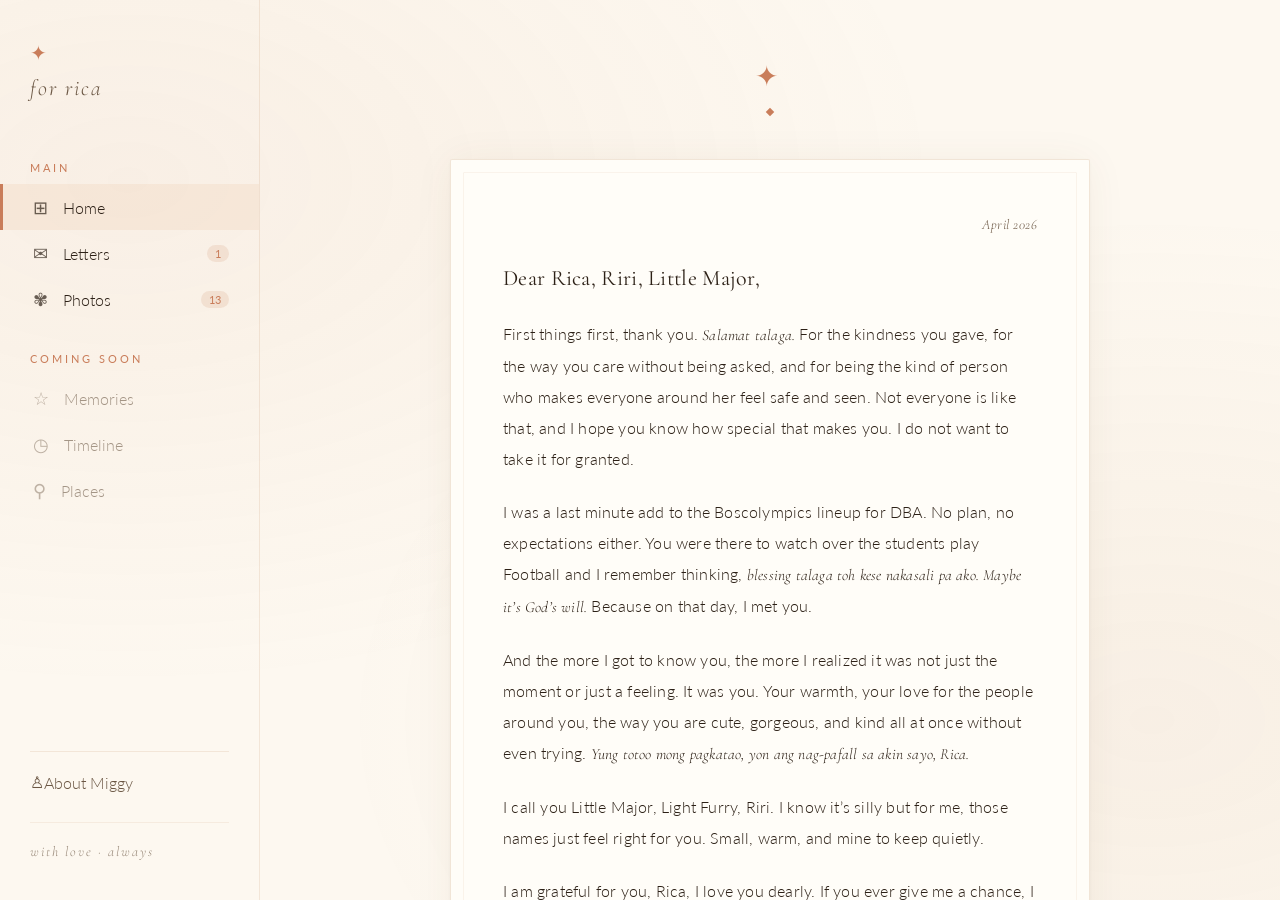
==== index.html @ 0f4cd630 "Update index.html" ====
<!DOCTYPE html>
<html lang="en">
<head>
<meta charset="UTF-8">
<meta name="viewport" content="width=device-width, initial-scale=1.0">
<title>For Rica</title>
<link href="https://fonts.googleapis.com/css2?family=Cormorant+Garamond:ital,wght@0,300;0,400;1,300;1,400&family=Lato:wght@300;400&display=swap" rel="stylesheet">
<style>
  *, *::before, *::after { margin: 0; padding: 0; box-sizing: border-box; }

  :root {
    --cream: #fdf8f0;
    --ink: #2c2016;
    --ink-light: #6b5744;
    --blush: #e8c4a0;
    --rose: #c97d5a;
    --border-color: rgba(185,130,80,0.15);
  }

  html, body {
    min-height: 100vh;
    background-color: var(--cream);
    font-family: "Lato", sans-serif;
    font-weight: 300;
    color: var(--ink);
    overflow-x: hidden;
  }

  body::before {
    content: "";
    position: fixed;
    inset: 0;
    background:
      radial-gradient(ellipse at 10% 20%, rgba(200,140,100,0.08) 0%, transparent 50%),
      radial-gradient(ellipse at 90% 80%, rgba(185,130,80,0.07) 0%, transparent 50%);
    pointer-events: none;
    z-index: 0;
  }

  /* =========================================================
     LAYOUT: SIDEBAR & MAIN CONTENT WRAPPER
     ========================================================= */
  .app-container {
    display: flex;
    min-height: 100vh;
    position: relative;
    z-index: 2;
  }

  /* =========================================================
     SIDEBAR STYLES
     ========================================================= */
  .sidebar {
    width: 260px;
    background-color: transparent;
    border-right: 1px solid var(--border-color);
    display: flex;
    flex-direction: column;
    flex-shrink: 0;
    padding: 40px 0;
  }

  .sidebar-header {
    padding: 0 30px;
    margin-bottom: 40px;
  }

  .sidebar-header .star {
    color: var(--rose);
    font-size: 20px;
    margin-bottom: 10px;
    display: block;
  }

  .sidebar-header h2 {
    font-family: "Cormorant Garamond", serif;
    font-style: italic;
    font-size: 22px;
    font-weight: 300;
    letter-spacing: 2px;
    color: var(--ink-light);
  }

  .sidebar-menu {
    flex: 1;
  }

  .sidebar-menu h3 {
    font-size: 11px;
    letter-spacing: 3px;
    color: var(--rose);
    padding: 0 30px;
    margin: 20px 0 10px 0;
    font-weight: 400;
  }

  .sidebar-menu ul {
    list-style: none;
    margin-bottom: 30px;
  }

  .sidebar-menu li {
    display: flex;
    align-items: center;
    padding: 12px 30px;
    cursor: pointer;
    transition: background 0.2s ease;
    border-left: 3px solid transparent;
  }

  .sidebar-menu li:hover {
    background-color: rgba(232, 196, 160, 0.1);
  }

  .sidebar-menu li.active {
    background-color: rgba(232, 196, 160, 0.2);
    border-left: 3px solid var(--rose);
  }

  .sidebar-menu li a {
    text-decoration: none;
    color: var(--ink);
    font-size: 16px;
    display: flex;
    align-items: center;
    width: 100%;
  }

  .sidebar-menu li.disabled a {
    color: var(--ink-light);
    opacity: 0.6;
    cursor: default;
  }

  .sidebar-menu .icon {
    margin-right: 15px;
    font-size: 18px;
    opacity: 0.7;
  }

  .badge {
    margin-left: auto;
    background-color: rgba(201, 125, 90, 0.15);
    color: var(--rose);
    font-size: 11px;
    padding: 2px 8px;
    border-radius: 12px;
    font-weight: 400;
  }

  .sidebar-bottom {
    padding: 0 30px;
  }

  .sidebar-bottom ul {
    list-style: none;
    border-top: 1px solid var(--border-color);
    padding-top: 20px;
    margin-bottom: 30px;
  }

  .sidebar-bottom li a {
    text-decoration: none;
    color: var(--ink-light);
    font-size: 16px;
    display: flex;
    align-items: center;
  }

  .sidebar-footer {
    font-family: "Cormorant Garamond", serif;
    font-style: italic;
    font-size: 14px;
    color: var(--ink-light);
    letter-spacing: 2px;
    opacity: 0.7;
    border-top: 1px solid var(--border-color);
    padding-top: 20px;
  }

  /* =========================================================
     MAIN CONTENT STYLES
     ========================================================= */
  .main-content {
    flex: 1;
    display: flex;
    flex-direction: column;
    align-items: center;
    padding: 60px 20px;
    /* Allows the main area to scroll independently if needed */
    overflow-y: auto; 
    height: 100vh;
  }

  /* =========================================================
     ANIMATIONS & PETALS
     ========================================================= */
  .petals-container {
    position: fixed;
    inset: 0;
    pointer-events: none;
    z-index: 1;
    overflow: hidden;
  }

  .petal {
    position: absolute;
    top: -40px;
    background: radial-gradient(ellipse at 40% 30%, #f2c4a8, #d9896a);
    border-radius: 50% 0 50% 0;
    opacity: 0;
    animation: fall linear infinite;
  }

  @keyframes fall {
    0%   { transform: translateY(0) rotate(0deg) translateX(0); opacity: 0; }
    5%   { opacity: 0.6; }
    95%  { opacity: 0.3; }
    100% { transform: translateY(110vh) rotate(360deg) translateX(60px); opacity: 0; }
  }

  .petal:nth-child(1)  { left: 5%;  width: 8px;  height: 11px; animation-duration: 9s;  animation-delay: 0s;   }
  .petal:nth-child(2)  { left: 15%; width: 12px; height: 16px; animation-duration: 11s; animation-delay: 1.5s; }
  .petal:nth-child(3)  { left: 28%; width: 9px;  height: 12px; animation-duration: 8s;  animation-delay: 3s;   }
  .petal:nth-child(4)  { left: 40%; width: 11px; height: 15px; animation-duration: 13s; animation-delay: 0.8s; }
  .petal:nth-child(5)  { left: 55%; width: 8px;  height: 11px; animation-duration: 10s; animation-delay: 2.2s; }
  .petal:nth-child(6)  { left: 68%; width: 13px; height: 17px; animation-duration: 9s;  animation-delay: 4s;   }
  .petal:nth-child(7)  { left: 78%; width: 9px;  height: 12px; animation-duration: 12s; animation-delay: 1s;   }
  .petal:nth-child(8)  { left: 88%; width: 10px; height: 14px; animation-duration: 8s;  animation-delay: 3.5s; }
  .petal:nth-child(9)  { left: 22%; width: 7px;  height: 10px; animation-duration: 14s; animation-delay: 5s;   }
  .petal:nth-child(10) { left: 62%; width: 11px; height: 15px; animation-duration: 11s; animation-delay: 6s;   }

  @keyframes fadeUp {
    from { opacity: 0; transform: translateY(40px); }
    to   { opacity: 1; transform: translateY(0); }
  }

  /* =========================================================
     LETTER STYLES
     ========================================================= */
  .letter-wrapper {
    max-width: 640px;
    width: 100%;
    animation: fadeUp 1.2s cubic-bezier(0.22,1,0.36,1) both;
  }

  .header-decor {
    text-align: center;
    margin-bottom: 40px;
  }

  .header-decor .ornament {
    font-family: "Cormorant Garamond", serif;
    font-size: 28px;
    color: var(--rose);
    letter-spacing: 8px;
    display: block;
    margin-bottom: 6px;
  }

  .header-decor .line {
    display: inline-block;
    width: 120px;
    height: 0.5px;
    background: linear-gradient(to right, transparent, var(--blush), transparent);
    vertical-align: middle;
  }

  .header-decor .diamond {
    display: inline-block;
    width: 6px;
    height: 6px;
    background: var(--rose);
    transform: rotate(45deg);
    margin: 0 12px;
    vertical-align: middle;
  }

  .letter-paper {
    background: #fffdf8;
    border: 0.5px solid rgba(185,130,80,0.2);
    border-radius: 2px;
    padding: 56px 52px;
    position: relative;
    box-shadow: 0 2px 40px rgba(100,60,20,0.06), 0 1px 4px rgba(100,60,20,0.04);
  }

  .letter-paper::after {
    content: "";
    position: absolute;
    inset: 12px;
    border: 0.5px solid rgba(185,130,80,0.08);
    border-radius: 1px;
    pointer-events: none;
  }

  .date {
    text-align: right;
    font-family: "Cormorant Garamond", serif;
    font-style: italic;
    font-size: 14px;
    color: var(--ink-light);
    letter-spacing: 0.5px;
    margin-bottom: 32px;
  }

  .salutation {
    font-family: "Cormorant Garamond", serif;
    font-size: 22px;
    font-weight: 400;
    color: var(--ink);
    margin-bottom: 28px;
    letter-spacing: 0.3px;
  }

  .letter-body p {
    font-size: 15.5px;
    line-height: 2;
    color: var(--ink);
    margin-bottom: 22px;
    letter-spacing: 0.2px;
  }

  .letter-body p:last-child { margin-bottom: 0; }

  .tagalog {
    font-family: "Cormorant Garamond", serif;
    font-style: italic;
    font-size: 15.5px;
    color: var(--ink);
  }

  .closing {
    margin-top: 36px;
    border-top: 0.5px solid rgba(185,130,80,0.15);
    padding-top: 28px;
  }

  .closing .with-love {
    font-family: "Cormorant Garamond", serif;
    font-style: italic;
    font-size: 15px;
    color: var(--ink-light);
    margin-bottom: 6px;
  }

  .closing .name {
    font-family: "Cormorant Garamond", serif;
    font-size: 26px;
    font-weight: 400;
    color: var(--ink);
    letter-spacing: 1px;
  }

  /* =========================================================
     PHOTO GRID STYLES
     ========================================================= */
  .photos-section {
    margin-top: 56px;
    width: 100%;
    max-width: 640px;
  }

  .photos-label {
    text-align: center;
    font-family: "Cormorant Garamond", serif;
    font-style: italic;
    font-size: 14px;
    color: var(--ink-light);
    letter-spacing: 3px;
    margin-bottom: 20px;
    opacity: 0.7;
  }

  .photos-grid {
    display: grid;
    grid-template-columns: repeat(3, 1fr);
    gap: 8px;
  }

  .photos-grid img {
    width: 100%;
    aspect-ratio: 1;
    object-fit: cover;
    border-radius: 2px;
    filter: sepia(10%) saturate(90%);
    transition: transform 0.3s ease, filter 0.3s ease;
    cursor: pointer;
  }

  .photos-grid img:hover {
    transform: scale(1.03);
    filter: sepia(0%) saturate(100%);
  }

  /* Responsive Design for smaller screens */
  @media (max-width: 768px) {
    .app-container { flex-direction: column; }
    .sidebar { width: 100%; border-right: none; border-bottom: 1px solid var(--border-color); padding: 20px 0; }
    .sidebar-menu ul { margin-bottom: 15px; }
    .main-content { height: auto; overflow-y: visible; padding: 40px 15px; }
    .letter-paper { padding: 36px 28px; }
    .letter-body p { font-size: 15px; }
    .photos-grid { grid-template-columns: repeat(2, 1fr); }
  }
</style>
</head>
<body>

<div class="petals-container">
  <div class="petal"></div>
  <div class="petal"></div>
  <div class="petal"></div>
  <div class="petal"></div>
  <div class="petal"></div>
  <div class="petal"></div>
  <div class="petal"></div>
  <div class="petal"></div>
  <div class="petal"></div>
  <div class="petal"></div>
</div>

<div class="app-container">

  <aside class="sidebar">
    <div class="sidebar-header">
      <span class="star">✦</span>
      <h2>for rica</h2>
    </div>

    <div class="sidebar-menu">
      <h3>MAIN</h3>
      <ul>
        <li class="active">
          <a href="#"><span class="icon">⊞</span> Home</a>
        </li>
        <li>
          <a href="#"><span class="icon">✉</span> Letters <span class="badge">1</span></a>
        </li>
        <li>
          <a href="#"><span class="icon">✾</span> Photos <span class="badge">13</span></a>
        </li>
      </ul>

      <h3>COMING SOON</h3>
      <ul>
        <li class="disabled">
          <a href="#"><span class="icon">☆</span> Memories</a>
        </li>
        <li class="disabled">
          <a href="#"><span class="icon">◷</span> Timeline</a>
        </li>
        <li class="disabled">
          <a href="#"><span class="icon">⚲</span> Places</a>
        </li>
      </ul>
    </div>

    <div class="sidebar-bottom">
      <ul>
        <li>
          <a href="#"><span class="icon">♙</span> About Miggy</a>
        </li>
      </ul>
      <div class="sidebar-footer">with love &middot; always</div>
    </div>
  </aside>

  <main class="main-content">
    <div class="letter-wrapper">

      <div class="header-decor">
        <span class="ornament">✦</span>
        <span class="line"></span>
        <span class="diamond"></span>
        <span class="line"></span>
      </div>

      <div class="letter-paper">
        <div class="date">April 2026</div>

        <div class="salutation">Dear Rica, Riri, Little Major,</div>

        <div class="letter-body">
          <p>
            First things first, thank you. <span class="tagalog">Salamat talaga.</span> For the kindness you gave, for the way you care without being asked, and for being the kind of person who makes everyone around her feel safe and seen. Not everyone is like that, and I hope you know how special that makes you. I do not want to take it for granted.
          </p>
          <p>
            I was a last minute add to the Boscolympics lineup for DBA. No plan, no expectations either. You were there to watch over the students play Football and I remember thinking, <span class="tagalog">blessing talaga toh kese nakasali pa ako. Maybe it&rsquo;s God&rsquo;s will.</span> Because on that day, I met you.
          </p>
          <p>
            And the more I got to know you, the more I realized it was not just the moment or just a feeling. It was you. Your warmth, your love for the people around you, the way you are cute, gorgeous, and kind all at once without even trying. <span class="tagalog">Yung totoo mong pagkatao, yon ang nag-pafall sa akin sayo, Rica.</span>
          </p>
          <p>
            I call you Little Major, Light Furry, Riri. I know it&rsquo;s silly but for me, those names just feel right for you. Small, warm, and mine to keep quietly.
          </p>
          <p>
            I am grateful for you, Rica, I love you dearly. If you ever give me a chance, I will make sure you never regret it.
          </p>
        </div>

        <div class="closing">
          <div class="with-love">With love and gratitude,</div>
          <div class="name">Miggy</div>
        </div>
      </div>

      <div class="photos-section">
        <div class="photos-label">us &nbsp;&middot;&nbsp; always</div>
        
        <div class="photos-grid" id="grid">
          <img src="[data-uri]>
        </div>
      </div>
      
    </div>
  </main>
</div>

</body>
</html>
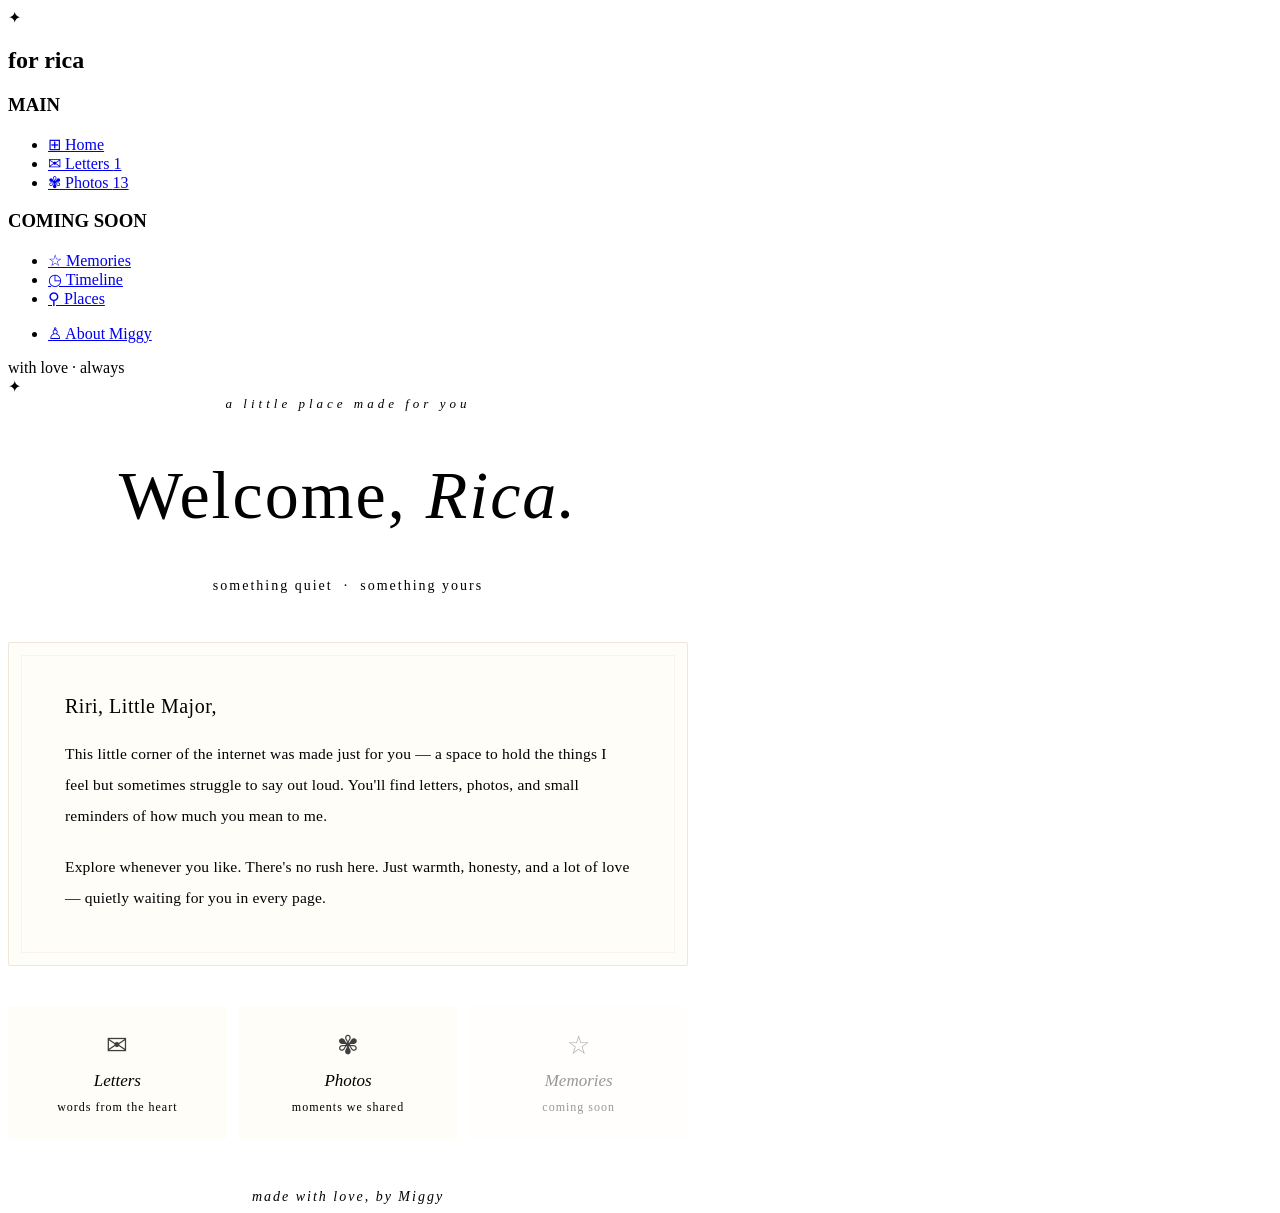
==== commit ed5e6984: "Update index.html" ====
--- a/index.html
+++ b/index.html
@@ -1,521 +1,338 @@
 <!DOCTYPE html>
 <html lang="en">
 <head>
-<meta charset="UTF-8">
-<meta name="viewport" content="width=device-width, initial-scale=1.0">
-<title>For Rica</title>
-<link href="https://fonts.googleapis.com/css2?family=Cormorant+Garamond:ital,wght@0,300;0,400;1,300;1,400&family=Lato:wght@300;400&display=swap" rel="stylesheet">
-<style>
-  *, *::before, *::after { margin: 0; padding: 0; box-sizing: border-box; }
-
-  :root {
-    --cream: #fdf8f0;
-    --ink: #2c2016;
-    --ink-light: #6b5744;
-    --blush: #e8c4a0;
-    --rose: #c97d5a;
-    --border-color: rgba(185,130,80,0.15);
-  }
-
-  html, body {
-    min-height: 100vh;
-    background-color: var(--cream);
-    font-family: "Lato", sans-serif;
-    font-weight: 300;
-    color: var(--ink);
-    overflow-x: hidden;
-  }
-
-  body::before {
-    content: "";
-    position: fixed;
-    inset: 0;
-    background:
-      radial-gradient(ellipse at 10% 20%, rgba(200,140,100,0.08) 0%, transparent 50%),
-      radial-gradient(ellipse at 90% 80%, rgba(185,130,80,0.07) 0%, transparent 50%);
-    pointer-events: none;
-    z-index: 0;
-  }
-
-  /* =========================================================
-     LAYOUT: SIDEBAR & MAIN CONTENT WRAPPER
-     ========================================================= */
-  .app-container {
-    display: flex;
-    min-height: 100vh;
-    position: relative;
-    z-index: 2;
-  }
-
-  /* =========================================================
-     SIDEBAR STYLES
-     ========================================================= */
-  .sidebar {
-    width: 260px;
-    background-color: transparent;
-    border-right: 1px solid var(--border-color);
-    display: flex;
-    flex-direction: column;
-    flex-shrink: 0;
-    padding: 40px 0;
-  }
-
-  .sidebar-header {
-    padding: 0 30px;
-    margin-bottom: 40px;
-  }
-
-  .sidebar-header .star {
-    color: var(--rose);
-    font-size: 20px;
-    margin-bottom: 10px;
-    display: block;
-  }
-
-  .sidebar-header h2 {
-    font-family: "Cormorant Garamond", serif;
-    font-style: italic;
-    font-size: 22px;
-    font-weight: 300;
-    letter-spacing: 2px;
-    color: var(--ink-light);
-  }
-
-  .sidebar-menu {
-    flex: 1;
-  }
-
-  .sidebar-menu h3 {
-    font-size: 11px;
-    letter-spacing: 3px;
-    color: var(--rose);
-    padding: 0 30px;
-    margin: 20px 0 10px 0;
-    font-weight: 400;
-  }
-
-  .sidebar-menu ul {
-    list-style: none;
-    margin-bottom: 30px;
-  }
-
-  .sidebar-menu li {
-    display: flex;
-    align-items: center;
-    padding: 12px 30px;
-    cursor: pointer;
-    transition: background 0.2s ease;
-    border-left: 3px solid transparent;
-  }
-
-  .sidebar-menu li:hover {
-    background-color: rgba(232, 196, 160, 0.1);
-  }
-
-  .sidebar-menu li.active {
-    background-color: rgba(232, 196, 160, 0.2);
-    border-left: 3px solid var(--rose);
-  }
-
-  .sidebar-menu li a {
-    text-decoration: none;
-    color: var(--ink);
-    font-size: 16px;
-    display: flex;
-    align-items: center;
-    width: 100%;
-  }
-
-  .sidebar-menu li.disabled a {
-    color: var(--ink-light);
-    opacity: 0.6;
-    cursor: default;
-  }
-
-  .sidebar-menu .icon {
-    margin-right: 15px;
-    font-size: 18px;
-    opacity: 0.7;
-  }
-
-  .badge {
-    margin-left: auto;
-    background-color: rgba(201, 125, 90, 0.15);
-    color: var(--rose);
-    font-size: 11px;
-    padding: 2px 8px;
-    border-radius: 12px;
-    font-weight: 400;
-  }
-
-  .sidebar-bottom {
-    padding: 0 30px;
-  }
-
-  .sidebar-bottom ul {
-    list-style: none;
-    border-top: 1px solid var(--border-color);
-    padding-top: 20px;
-    margin-bottom: 30px;
-  }
-
-  .sidebar-bottom li a {
-    text-decoration: none;
-    color: var(--ink-light);
-    font-size: 16px;
-    display: flex;
-    align-items: center;
-  }
-
-  .sidebar-footer {
-    font-family: "Cormorant Garamond", serif;
-    font-style: italic;
-    font-size: 14px;
-    color: var(--ink-light);
-    letter-spacing: 2px;
-    opacity: 0.7;
-    border-top: 1px solid var(--border-color);
-    padding-top: 20px;
-  }
-
-  /* =========================================================
-     MAIN CONTENT STYLES
-     ========================================================= */
-  .main-content {
-    flex: 1;
-    display: flex;
-    flex-direction: column;
-    align-items: center;
-    padding: 60px 20px;
-    /* Allows the main area to scroll independently if needed */
-    overflow-y: auto; 
-    height: 100vh;
-  }
-
-  /* =========================================================
-     ANIMATIONS & PETALS
-     ========================================================= */
-  .petals-container {
-    position: fixed;
-    inset: 0;
-    pointer-events: none;
-    z-index: 1;
-    overflow: hidden;
-  }
-
-  .petal {
-    position: absolute;
-    top: -40px;
-    background: radial-gradient(ellipse at 40% 30%, #f2c4a8, #d9896a);
-    border-radius: 50% 0 50% 0;
-    opacity: 0;
-    animation: fall linear infinite;
-  }
-
-  @keyframes fall {
-    0%   { transform: translateY(0) rotate(0deg) translateX(0); opacity: 0; }
-    5%   { opacity: 0.6; }
-    95%  { opacity: 0.3; }
-    100% { transform: translateY(110vh) rotate(360deg) translateX(60px); opacity: 0; }
-  }
-
-  .petal:nth-child(1)  { left: 5%;  width: 8px;  height: 11px; animation-duration: 9s;  animation-delay: 0s;   }
-  .petal:nth-child(2)  { left: 15%; width: 12px; height: 16px; animation-duration: 11s; animation-delay: 1.5s; }
-  .petal:nth-child(3)  { left: 28%; width: 9px;  height: 12px; animation-duration: 8s;  animation-delay: 3s;   }
-  .petal:nth-child(4)  { left: 40%; width: 11px; height: 15px; animation-duration: 13s; animation-delay: 0.8s; }
-  .petal:nth-child(5)  { left: 55%; width: 8px;  height: 11px; animation-duration: 10s; animation-delay: 2.2s; }
-  .petal:nth-child(6)  { left: 68%; width: 13px; height: 17px; animation-duration: 9s;  animation-delay: 4s;   }
-  .petal:nth-child(7)  { left: 78%; width: 9px;  height: 12px; animation-duration: 12s; animation-delay: 1s;   }
-  .petal:nth-child(8)  { left: 88%; width: 10px; height: 14px; animation-duration: 8s;  animation-delay: 3.5s; }
-  .petal:nth-child(9)  { left: 22%; width: 7px;  height: 10px; animation-duration: 14s; animation-delay: 5s;   }
-  .petal:nth-child(10) { left: 62%; width: 11px; height: 15px; animation-duration: 11s; animation-delay: 6s;   }
-
-  @keyframes fadeUp {
-    from { opacity: 0; transform: translateY(40px); }
-    to   { opacity: 1; transform: translateY(0); }
-  }
-
-  /* =========================================================
-     LETTER STYLES
-     ========================================================= */
-  .letter-wrapper {
-    max-width: 640px;
-    width: 100%;
-    animation: fadeUp 1.2s cubic-bezier(0.22,1,0.36,1) both;
-  }
-
-  .header-decor {
-    text-align: center;
-    margin-bottom: 40px;
-  }
-
-  .header-decor .ornament {
-    font-family: "Cormorant Garamond", serif;
-    font-size: 28px;
-    color: var(--rose);
-    letter-spacing: 8px;
-    display: block;
-    margin-bottom: 6px;
-  }
-
-  .header-decor .line {
-    display: inline-block;
-    width: 120px;
-    height: 0.5px;
-    background: linear-gradient(to right, transparent, var(--blush), transparent);
-    vertical-align: middle;
-  }
-
-  .header-decor .diamond {
-    display: inline-block;
-    width: 6px;
-    height: 6px;
-    background: var(--rose);
-    transform: rotate(45deg);
-    margin: 0 12px;
-    vertical-align: middle;
-  }
-
-  .letter-paper {
-    background: #fffdf8;
-    border: 0.5px solid rgba(185,130,80,0.2);
-    border-radius: 2px;
-    padding: 56px 52px;
-    position: relative;
-    box-shadow: 0 2px 40px rgba(100,60,20,0.06), 0 1px 4px rgba(100,60,20,0.04);
-  }
-
-  .letter-paper::after {
-    content: "";
-    position: absolute;
-    inset: 12px;
-    border: 0.5px solid rgba(185,130,80,0.08);
-    border-radius: 1px;
-    pointer-events: none;
-  }
-
-  .date {
-    text-align: right;
-    font-family: "Cormorant Garamond", serif;
-    font-style: italic;
-    font-size: 14px;
-    color: var(--ink-light);
-    letter-spacing: 0.5px;
-    margin-bottom: 32px;
-  }
-
-  .salutation {
-    font-family: "Cormorant Garamond", serif;
-    font-size: 22px;
-    font-weight: 400;
-    color: var(--ink);
-    margin-bottom: 28px;
-    letter-spacing: 0.3px;
-  }
-
-  .letter-body p {
-    font-size: 15.5px;
-    line-height: 2;
-    color: var(--ink);
-    margin-bottom: 22px;
-    letter-spacing: 0.2px;
-  }
-
-  .letter-body p:last-child { margin-bottom: 0; }
-
-  .tagalog {
-    font-family: "Cormorant Garamond", serif;
-    font-style: italic;
-    font-size: 15.5px;
-    color: var(--ink);
-  }
-
-  .closing {
-    margin-top: 36px;
-    border-top: 0.5px solid rgba(185,130,80,0.15);
-    padding-top: 28px;
-  }
-
-  .closing .with-love {
-    font-family: "Cormorant Garamond", serif;
-    font-style: italic;
-    font-size: 15px;
-    color: var(--ink-light);
-    margin-bottom: 6px;
-  }
-
-  .closing .name {
-    font-family: "Cormorant Garamond", serif;
-    font-size: 26px;
-    font-weight: 400;
-    color: var(--ink);
-    letter-spacing: 1px;
-  }
-
-  /* =========================================================
-     PHOTO GRID STYLES
-     ========================================================= */
-  .photos-section {
-    margin-top: 56px;
-    width: 100%;
-    max-width: 640px;
-  }
-
-  .photos-label {
-    text-align: center;
-    font-family: "Cormorant Garamond", serif;
-    font-style: italic;
-    font-size: 14px;
-    color: var(--ink-light);
-    letter-spacing: 3px;
-    margin-bottom: 20px;
-    opacity: 0.7;
-  }
-
-  .photos-grid {
-    display: grid;
-    grid-template-columns: repeat(3, 1fr);
-    gap: 8px;
-  }
-
-  .photos-grid img {
-    width: 100%;
-    aspect-ratio: 1;
-    object-fit: cover;
-    border-radius: 2px;
-    filter: sepia(10%) saturate(90%);
-    transition: transform 0.3s ease, filter 0.3s ease;
-    cursor: pointer;
-  }
-
-  .photos-grid img:hover {
-    transform: scale(1.03);
-    filter: sepia(0%) saturate(100%);
-  }
-
-  /* Responsive Design for smaller screens */
-  @media (max-width: 768px) {
-    .app-container { flex-direction: column; }
-    .sidebar { width: 100%; border-right: none; border-bottom: 1px solid var(--border-color); padding: 20px 0; }
-    .sidebar-menu ul { margin-bottom: 15px; }
-    .main-content { height: auto; overflow-y: visible; padding: 40px 15px; }
-    .letter-paper { padding: 36px 28px; }
-    .letter-body p { font-size: 15px; }
-    .photos-grid { grid-template-columns: repeat(2, 1fr); }
-  }
-</style>
+  <meta charset="UTF-8" />
+  <meta name="viewport" content="width=device-width, initial-scale=1.0" />
+  <title>For Rica — Home</title>
+ 
+  <!-- Google Fonts -->
+  <link href="https://fonts.googleapis.com/css2?family=Cormorant+Garamond:ital,wght@0,300;0,400;1,300;1,400&family=Lato:wght@300;400&display=swap" rel="stylesheet" />
+ 
+  <!-- Shared styles (sidebar, layout, petals, variables) -->
+  <link rel="stylesheet" href="shared.css" />
+ 
+  <style>
+    /* ============================================================
+       INDEX.HTML — HOME PAGE STYLES
+       ============================================================ */
+ 
+    /* --- Hero Welcome Card --- */
+    .home-wrapper {
+      max-width: 680px;
+      width: 100%;
+    }
+ 
+    /* --- Welcome Headline --- */
+    .welcome-headline {
+      text-align: center;
+      margin-bottom: 48px;
+    }
+ 
+    .welcome-headline .eyebrow {
+      font-family: var(--font-serif);
+      font-style: italic;
+      font-size: 13px;
+      letter-spacing: 4px;
+      color: var(--ink-faint);
+      display: block;
+      margin-bottom: 14px;
+    }
+ 
+    .welcome-headline h1 {
+      font-family: var(--font-serif);
+      font-weight: 300;
+      font-size: clamp(42px, 6vw, 68px);
+      color: var(--ink);
+      line-height: 1.1;
+      letter-spacing: 2px;
+    }
+ 
+    .welcome-headline h1 em {
+      color: var(--rose);
+      font-style: italic;
+    }
+ 
+    .welcome-headline .subtitle {
+      margin-top: 16px;
+      font-size: 14px;
+      letter-spacing: 2px;
+      color: var(--ink-faint);
+    }
+ 
+    /* --- Welcome Card / Paper --- */
+    .welcome-card {
+      background: #fffdf8;
+      border: 0.5px solid rgba(185,130,80,0.2);
+      border-radius: 2px;
+      padding: 52px 56px;
+      position: relative;
+      box-shadow:
+        0 2px 40px var(--shadow-warm),
+        0 1px 4px rgba(100,60,20,0.04);
+    }
+ 
+    /* Subtle inner border for elegance */
+    .welcome-card::after {
+      content: "";
+      position: absolute;
+      inset: 12px;
+      border: 0.5px solid rgba(185,130,80,0.08);
+      border-radius: 1px;
+      pointer-events: none;
+    }
+ 
+    .welcome-card .greeting {
+      font-family: var(--font-serif);
+      font-size: 20px;
+      font-weight: 300;
+      color: var(--ink-light);
+      margin-bottom: 20px;
+      letter-spacing: 0.5px;
+    }
+ 
+    .welcome-card p {
+      font-size: 15.5px;
+      line-height: 2;
+      color: var(--ink);
+      margin-bottom: 20px;
+      letter-spacing: 0.2px;
+    }
+ 
+    .welcome-card p:last-of-type { margin-bottom: 0; }
+ 
+    /* --- Navigation Quick Links (cards row) --- */
+    .quick-links {
+      display: grid;
+      grid-template-columns: repeat(3, 1fr);
+      gap: 12px;
+      margin-top: 40px;
+    }
+ 
+    .quick-link-card {
+      background: #fffdf8;
+      border: 0.5px solid var(--border-strong);
+      border-radius: 2px;
+      padding: 24px 20px;
+      text-align: center;
+      text-decoration: none;
+      color: var(--ink);
+      transition: transform 0.25s ease, box-shadow 0.25s ease, border-color 0.25s ease;
+      cursor: pointer;
+    }
+ 
+    .quick-link-card:hover {
+      transform: translateY(-3px);
+      box-shadow: 0 8px 30px var(--shadow-warm);
+      border-color: rgba(201,125,90,0.4);
+    }
+ 
+    .quick-link-card .card-icon {
+      font-size: 26px;
+      display: block;
+      margin-bottom: 10px;
+      opacity: 0.75;
+    }
+ 
+    .quick-link-card .card-title {
+      font-family: var(--font-serif);
+      font-style: italic;
+      font-size: 17px;
+      color: var(--ink-light);
+      display: block;
+      margin-bottom: 6px;
+    }
+ 
+    .quick-link-card .card-desc {
+      font-size: 12px;
+      letter-spacing: 1px;
+      color: var(--ink-faint);
+    }
+ 
+    .quick-link-card.disabled {
+      opacity: 0.4;
+      cursor: default;
+      pointer-events: none;
+    }
+ 
+    /* --- Closing Signature --- */
+    .home-closing {
+      margin-top: 48px;
+      text-align: center;
+    }
+ 
+    .home-closing .closing-line {
+      display: inline-block;
+      width: 60px;
+      height: 0.5px;
+      background: var(--blush);
+      vertical-align: middle;
+      margin: 0 12px;
+    }
+ 
+    .home-closing .closing-text {
+      font-family: var(--font-serif);
+      font-style: italic;
+      font-size: 14px;
+      color: var(--ink-faint);
+      letter-spacing: 2px;
+    }
+ 
+    /* --- Responsive --- */
+    @media (max-width: 768px) {
+      .welcome-card { padding: 36px 28px; }
+      .quick-links  { grid-template-columns: 1fr; }
+    }
+  </style>
 </head>
 <body>
-
-<div class="petals-container">
-  <div class="petal"></div>
-  <div class="petal"></div>
-  <div class="petal"></div>
-  <div class="petal"></div>
-  <div class="petal"></div>
-  <div class="petal"></div>
-  <div class="petal"></div>
-  <div class="petal"></div>
-  <div class="petal"></div>
-  <div class="petal"></div>
-</div>
-
-<div class="app-container">
-
-  <aside class="sidebar">
-    <div class="sidebar-header">
-      <span class="star">✦</span>
-      <h2>for rica</h2>
-    </div>
-
-    <div class="sidebar-menu">
-      <h3>MAIN</h3>
-      <ul>
-        <li class="active">
-          <a href="#"><span class="icon">⊞</span> Home</a>
-        </li>
-        <li>
-          <a href="#"><span class="icon">✉</span> Letters <span class="badge">1</span></a>
-        </li>
-        <li>
-          <a href="#"><span class="icon">✾</span> Photos <span class="badge">13</span></a>
-        </li>
-      </ul>
-
-      <h3>COMING SOON</h3>
-      <ul>
-        <li class="disabled">
-          <a href="#"><span class="icon">☆</span> Memories</a>
-        </li>
-        <li class="disabled">
-          <a href="#"><span class="icon">◷</span> Timeline</a>
-        </li>
-        <li class="disabled">
-          <a href="#"><span class="icon">⚲</span> Places</a>
-        </li>
-      </ul>
-    </div>
-
-    <div class="sidebar-bottom">
-      <ul>
-        <li>
-          <a href="#"><span class="icon">♙</span> About Miggy</a>
-        </li>
-      </ul>
-      <div class="sidebar-footer">with love &middot; always</div>
-    </div>
-  </aside>
-
-  <main class="main-content">
-    <div class="letter-wrapper">
-
-      <div class="header-decor">
-        <span class="ornament">✦</span>
-        <span class="line"></span>
-        <span class="diamond"></span>
-        <span class="line"></span>
+ 
+  <!-- =========================================================
+       FLOATING PETALS (decorative background animation)
+       ========================================================= -->
+  <div class="petals-container" aria-hidden="true">
+    <div class="petal"></div>
+    <div class="petal"></div>
+    <div class="petal"></div>
+    <div class="petal"></div>
+    <div class="petal"></div>
+    <div class="petal"></div>
+    <div class="petal"></div>
+    <div class="petal"></div>
+    <div class="petal"></div>
+    <div class="petal"></div>
+  </div>
+ 
+  <!-- =========================================================
+       APP CONTAINER — Sidebar + Main Content
+       ========================================================= -->
+  <div class="app-container">
+ 
+    <!-- =====================================================
+         SIDEBAR NAVIGATION
+         ===================================================== -->
+    <aside class="sidebar">
+ 
+      <!-- Logo / Brand -->
+      <div class="sidebar-header">
+        <span class="star" aria-hidden="true">✦</span>
+        <h2>for rica</h2>
       </div>
-
-      <div class="letter-paper">
-        <div class="date">April 2026</div>
-
-        <div class="salutation">Dear Rica, Riri, Little Major,</div>
-
-        <div class="letter-body">
+ 
+      <!-- Main Navigation -->
+      <nav class="sidebar-menu" aria-label="Main navigation">
+ 
+        <h3>MAIN</h3>
+        <ul>
+          <!-- Home (active) -->
+          <li class="active">
+            <a href="index.html">
+              <span class="icon" aria-hidden="true">⊞</span> Home
+            </a>
+          </li>
+          <!-- Letters page -->
+          <li>
+            <a href="letters.html">
+              <span class="icon" aria-hidden="true">✉</span> Letters
+              <span class="badge">1</span>
+            </a>
+          </li>
+          <!-- Photos page -->
+          <li>
+            <a href="photos.html">
+              <span class="icon" aria-hidden="true">✾</span> Photos
+              <span class="badge">13</span>
+            </a>
+          </li>
+        </ul>
+ 
+        <h3>COMING SOON</h3>
+        <ul>
+          <li class="disabled"><a href="#"><span class="icon" aria-hidden="true">☆</span> Memories</a></li>
+          <li class="disabled"><a href="#"><span class="icon" aria-hidden="true">◷</span> Timeline</a></li>
+          <li class="disabled"><a href="#"><span class="icon" aria-hidden="true">⚲</span> Places</a></li>
+        </ul>
+ 
+      </nav>
+ 
+      <!-- Bottom Links + Footer -->
+      <div class="sidebar-bottom">
+        <ul>
+          <li>
+            <a href="about.html">
+              <span class="icon" aria-hidden="true">♙</span> About Miggy
+            </a>
+          </li>
+        </ul>
+        <div class="sidebar-footer">with love &middot; always</div>
+      </div>
+ 
+    </aside>
+ 
+    <!-- =====================================================
+         MAIN CONTENT — Home Page
+         ===================================================== -->
+    <main class="main-content">
+      <div class="home-wrapper animate-in">
+ 
+        <!-- === Ornamental Divider === -->
+        <div class="ornament-divider">
+          <span class="star-glyph" aria-hidden="true">✦</span>
+          <span class="line" aria-hidden="true"></span>
+          <span class="diamond" aria-hidden="true"></span>
+          <span class="line" aria-hidden="true"></span>
+        </div>
+ 
+        <!-- === Welcome Headline === -->
+        <div class="welcome-headline">
+          <span class="eyebrow">a little place made for you</span>
+          <h1>Welcome, <em>Rica.</em></h1>
+          <p class="subtitle">something quiet &nbsp;&middot;&nbsp; something yours</p>
+        </div>
+ 
+        <!-- === Welcome Card === -->
+        <div class="welcome-card">
+          <div class="greeting">Riri, Little Major,</div>
           <p>
-            First things first, thank you. <span class="tagalog">Salamat talaga.</span> For the kindness you gave, for the way you care without being asked, and for being the kind of person who makes everyone around her feel safe and seen. Not everyone is like that, and I hope you know how special that makes you. I do not want to take it for granted.
+            This little corner of the internet was made just for you — a space to hold the things I feel but sometimes
+            struggle to say out loud. You'll find letters, photos, and small reminders of how much you mean to me.
           </p>
           <p>
-            I was a last minute add to the Boscolympics lineup for DBA. No plan, no expectations either. You were there to watch over the students play Football and I remember thinking, <span class="tagalog">blessing talaga toh kese nakasali pa ako. Maybe it&rsquo;s God&rsquo;s will.</span> Because on that day, I met you.
+            Explore whenever you like. There's no rush here. Just warmth, honesty, and a lot of love — quietly waiting
+            for you in every page.
           </p>
-          <p>
-            And the more I got to know you, the more I realized it was not just the moment or just a feeling. It was you. Your warmth, your love for the people around you, the way you are cute, gorgeous, and kind all at once without even trying. <span class="tagalog">Yung totoo mong pagkatao, yon ang nag-pafall sa akin sayo, Rica.</span>
-          </p>
-          <p>
-            I call you Little Major, Light Furry, Riri. I know it&rsquo;s silly but for me, those names just feel right for you. Small, warm, and mine to keep quietly.
-          </p>
-          <p>
-            I am grateful for you, Rica, I love you dearly. If you ever give me a chance, I will make sure you never regret it.
-          </p>
-        </div>
-
-        <div class="closing">
-          <div class="with-love">With love and gratitude,</div>
-          <div class="name">Miggy</div>
-        </div>
+        </div>
+ 
+        <!-- === Quick Navigation Cards === -->
+        <div class="quick-links">
+          <a class="quick-link-card" href="letters.html">
+            <span class="card-icon" aria-hidden="true">✉</span>
+            <span class="card-title">Letters</span>
+            <span class="card-desc">words from the heart</span>
+          </a>
+          <a class="quick-link-card" href="photos.html">
+            <span class="card-icon" aria-hidden="true">✾</span>
+            <span class="card-title">Photos</span>
+            <span class="card-desc">moments we shared</span>
+          </a>
+          <a class="quick-link-card disabled" href="#">
+            <span class="card-icon" aria-hidden="true">☆</span>
+            <span class="card-title">Memories</span>
+            <span class="card-desc">coming soon</span>
+          </a>
+        </div>
+ 
+        <!-- === Closing Ornament === -->
+        <div class="home-closing">
+          <span class="closing-line" aria-hidden="true"></span>
+          <span class="closing-text">made with love, by Miggy</span>
+          <span class="closing-line" aria-hidden="true"></span>
+        </div>
+ 
       </div>
-
-      <div class="photos-section">
-        <div class="photos-label">us &nbsp;&middot;&nbsp; always</div>
-        
-        <div class="photos-grid" id="grid">
-          <img src="[data-uri]>
-        </div>
-      </div>
-      
-    </div>
-  </main>
-</div>
-
+    </main>
+ 
+  </div><!-- /.app-container -->
+ 
 </body>
 </html>
+ 
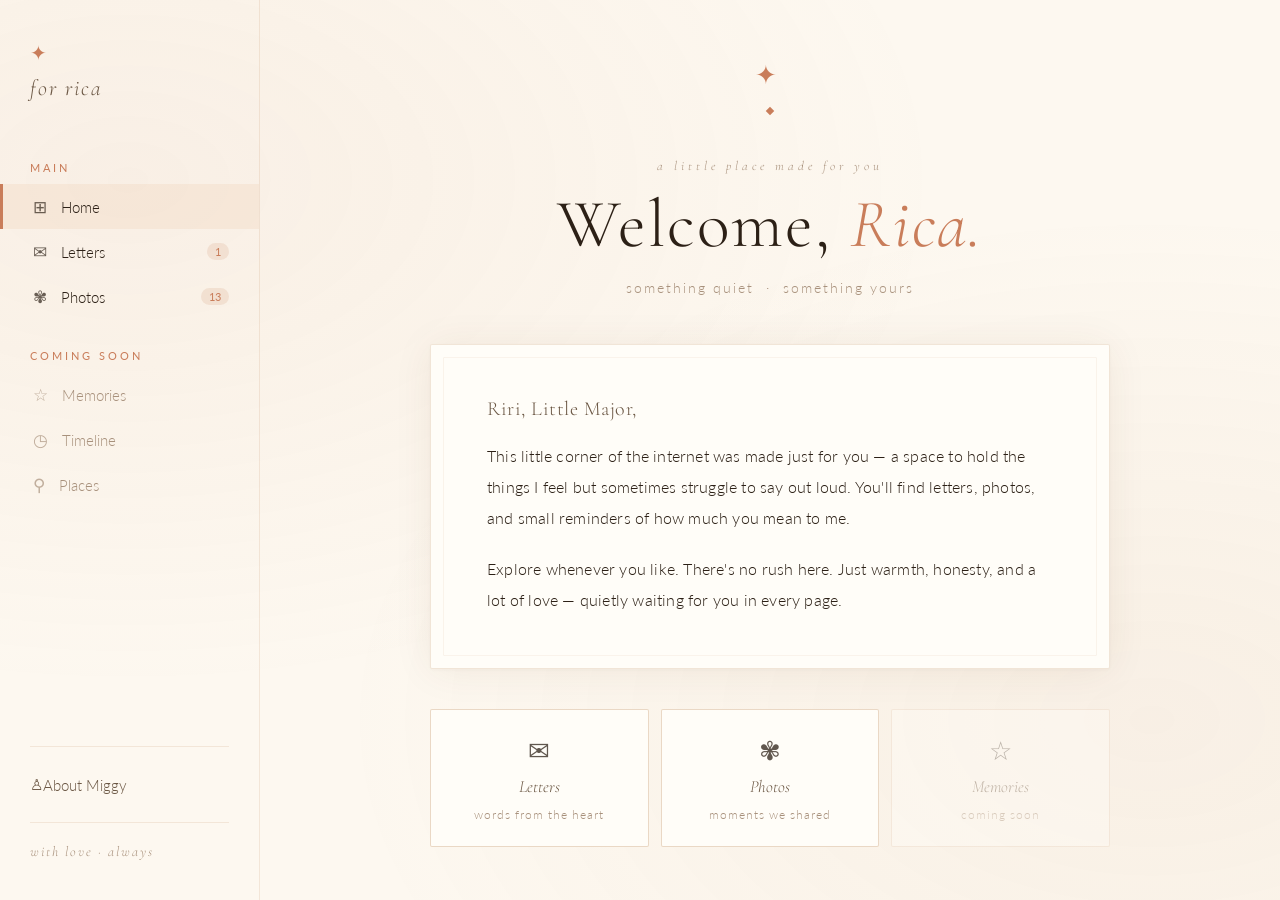
==== commit 1a042232: "Create index.html" ====
--- a/index.html
+++ b/index.html
@@ -4,292 +4,348 @@
   <meta charset="UTF-8" />
   <meta name="viewport" content="width=device-width, initial-scale=1.0" />
   <title>For Rica — Home</title>
- 
-  <!-- Google Fonts -->
   <link href="https://fonts.googleapis.com/css2?family=Cormorant+Garamond:ital,wght@0,300;0,400;1,300;1,400&family=Lato:wght@300;400&display=swap" rel="stylesheet" />
- 
-  <!-- Shared styles (sidebar, layout, petals, variables) -->
-  <link rel="stylesheet" href="shared.css" />
- 
+
   <style>
     /* ============================================================
-       INDEX.HTML — HOME PAGE STYLES
-       ============================================================ */
- 
-    /* --- Hero Welcome Card --- */
-    .home-wrapper {
-      max-width: 680px;
-      width: 100%;
-    }
- 
-    /* --- Welcome Headline --- */
-    .welcome-headline {
-      text-align: center;
-      margin-bottom: 48px;
-    }
- 
+       RESET & CSS VARIABLES
+       ============================================================ */
+    *, *::before, *::after { margin: 0; padding: 0; box-sizing: border-box; }
+
+    :root {
+      --cream:         #fdf8f0;
+      --cream-deep:    #f5ede0;
+      --ink:           #2c2016;
+      --ink-light:     #6b5744;
+      --ink-faint:     #a8917c;
+      --blush:         #e8c4a0;
+      --rose:          #c97d5a;
+      --rose-dark:     #a05f40;
+      --gold:          #b98250;
+      --border:        rgba(185,130,80,0.15);
+      --border-strong: rgba(185,130,80,0.30);
+      --shadow-warm:   rgba(100,60,20,0.07);
+      --font-serif:    "Cormorant Garamond", serif;
+      --font-sans:     "Lato", sans-serif;
+      --sidebar-w:     260px;
+    }
+
+    /* ============================================================
+       BASE
+       ============================================================ */
+    html, body {
+      min-height: 100vh;
+      background-color: var(--cream);
+      font-family: var(--font-sans);
+      font-weight: 300;
+      color: var(--ink);
+      overflow-x: hidden;
+    }
+
+    body::before {
+      content: "";
+      position: fixed;
+      inset: 0;
+      background:
+        radial-gradient(ellipse at 10% 20%, rgba(200,140,100,0.08) 0%, transparent 50%),
+        radial-gradient(ellipse at 90% 80%, rgba(185,130,80,0.07) 0%, transparent 50%);
+      pointer-events: none;
+      z-index: 0;
+    }
+
+    /* ============================================================
+       PETALS
+       ============================================================ */
+    .petals-container {
+      position: fixed; inset: 0;
+      pointer-events: none; z-index: 1; overflow: hidden;
+    }
+    .petal {
+      position: absolute; top: -40px;
+      background: radial-gradient(ellipse at 40% 30%, #f2c4a8, #d9896a);
+      border-radius: 50% 0 50% 0; opacity: 0;
+      animation: petalFall linear infinite;
+    }
+    @keyframes petalFall {
+      0%   { transform: translateY(0) rotate(0deg) translateX(0); opacity: 0; }
+      5%   { opacity: 0.6; }
+      95%  { opacity: 0.3; }
+      100% { transform: translateY(110vh) rotate(360deg) translateX(60px); opacity: 0; }
+    }
+    .petal:nth-child(1)  { left:5%;  width:8px;  height:11px; animation-duration:9s;  animation-delay:0s;   }
+    .petal:nth-child(2)  { left:15%; width:12px; height:16px; animation-duration:11s; animation-delay:1.5s; }
+    .petal:nth-child(3)  { left:28%; width:9px;  height:12px; animation-duration:8s;  animation-delay:3s;   }
+    .petal:nth-child(4)  { left:40%; width:11px; height:15px; animation-duration:13s; animation-delay:0.8s; }
+    .petal:nth-child(5)  { left:55%; width:8px;  height:11px; animation-duration:10s; animation-delay:2.2s; }
+    .petal:nth-child(6)  { left:68%; width:13px; height:17px; animation-duration:9s;  animation-delay:4s;   }
+    .petal:nth-child(7)  { left:78%; width:9px;  height:12px; animation-duration:12s; animation-delay:1s;   }
+    .petal:nth-child(8)  { left:88%; width:10px; height:14px; animation-duration:8s;  animation-delay:3.5s; }
+    .petal:nth-child(9)  { left:22%; width:7px;  height:10px; animation-duration:14s; animation-delay:5s;   }
+    .petal:nth-child(10) { left:62%; width:11px; height:15px; animation-duration:11s; animation-delay:6s;   }
+
+    /* ============================================================
+       FADE-IN ANIMATION
+       ============================================================ */
+    @keyframes fadeUp {
+      from { opacity: 0; transform: translateY(40px); }
+      to   { opacity: 1; transform: translateY(0); }
+    }
+    .animate-in { animation: fadeUp 1.2s cubic-bezier(0.22,1,0.36,1) both; }
+
+    /* ============================================================
+       LAYOUT
+       ============================================================ */
+    .app-container {
+      display: flex; min-height: 100vh;
+      position: relative; z-index: 2;
+    }
+
+    /* ============================================================
+       SIDEBAR
+       ============================================================ */
+    .sidebar {
+      width: var(--sidebar-w); flex-shrink: 0;
+      background-color: transparent;
+      border-right: 1px solid var(--border);
+      display: flex; flex-direction: column;
+      padding: 40px 0;
+      position: sticky; top: 0; height: 100vh;
+      overflow-y: auto;
+    }
+    .sidebar-header { padding: 0 30px; margin-bottom: 40px; }
+    .sidebar-header .star { color: var(--rose); font-size: 20px; margin-bottom: 10px; display: block; }
+    .sidebar-header h2 {
+      font-family: var(--font-serif); font-style: italic;
+      font-size: 22px; font-weight: 300; letter-spacing: 2px; color: var(--ink-light);
+    }
+    .sidebar-menu { flex: 1; }
+    .sidebar-menu h3 {
+      font-size: 11px; letter-spacing: 3px; color: var(--rose);
+      padding: 0 30px; margin: 20px 0 10px; font-weight: 400;
+    }
+    .sidebar-menu ul { list-style: none; margin-bottom: 30px; }
+    .sidebar-menu li {
+      display: flex; align-items: center;
+      border-left: 3px solid transparent;
+      transition: background 0.2s ease;
+    }
+    .sidebar-menu li:hover { background-color: rgba(232,196,160,0.1); }
+    .sidebar-menu li.active {
+      background-color: rgba(232,196,160,0.2);
+      border-left: 3px solid var(--rose);
+    }
+    .sidebar-menu li a {
+      text-decoration: none; color: var(--ink);
+      font-size: 15px; display: flex; align-items: center;
+      width: 100%; padding: 12px 30px;
+      transition: color 0.2s ease;
+    }
+    .sidebar-menu li.disabled a { color: var(--ink-faint); pointer-events: none; }
+    .sidebar-menu .icon { margin-right: 14px; font-size: 17px; opacity: 0.7; }
+    .badge {
+      margin-left: auto; background-color: rgba(201,125,90,0.15);
+      color: var(--rose); font-size: 11px; padding: 2px 8px;
+      border-radius: 12px; font-weight: 400;
+    }
+    .sidebar-bottom { padding: 0 30px; }
+    .sidebar-bottom ul {
+      list-style: none; border-top: 1px solid var(--border);
+      padding-top: 20px; margin-bottom: 20px;
+    }
+    .sidebar-bottom li a {
+      text-decoration: none; color: var(--ink-light);
+      font-size: 15px; display: flex; align-items: center;
+      padding: 8px 0; transition: color 0.2s ease;
+    }
+    .sidebar-bottom li a:hover { color: var(--rose); }
+    .sidebar-footer {
+      font-family: var(--font-serif); font-style: italic;
+      font-size: 14px; color: var(--ink-faint);
+      letter-spacing: 2px; border-top: 1px solid var(--border);
+      padding-top: 20px;
+    }
+
+    /* ============================================================
+       MAIN CONTENT
+       ============================================================ */
+    .main-content {
+      flex: 1; display: flex; flex-direction: column;
+      align-items: center; padding: 60px 20px;
+      overflow-y: auto; height: 100vh;
+    }
+
+    /* ============================================================
+       ORNAMENTAL DIVIDER
+       ============================================================ */
+    .ornament-divider { text-align: center; margin-bottom: 40px; }
+    .ornament-divider .star-glyph {
+      font-family: var(--font-serif); font-size: 26px;
+      color: var(--rose); letter-spacing: 8px;
+      display: block; margin-bottom: 8px;
+    }
+    .ornament-divider .line {
+      display: inline-block; width: 100px; height: 0.5px;
+      background: linear-gradient(to right, transparent, var(--blush), transparent);
+      vertical-align: middle;
+    }
+    .ornament-divider .diamond {
+      display: inline-block; width: 6px; height: 6px;
+      background: var(--rose); transform: rotate(45deg);
+      margin: 0 12px; vertical-align: middle;
+    }
+
+    /* ============================================================
+       HOME PAGE — SPECIFIC STYLES
+       ============================================================ */
+    .home-wrapper { max-width: 680px; width: 100%; }
+
+    .welcome-headline { text-align: center; margin-bottom: 48px; }
     .welcome-headline .eyebrow {
-      font-family: var(--font-serif);
-      font-style: italic;
-      font-size: 13px;
-      letter-spacing: 4px;
-      color: var(--ink-faint);
-      display: block;
-      margin-bottom: 14px;
-    }
- 
+      font-family: var(--font-serif); font-style: italic;
+      font-size: 13px; letter-spacing: 4px;
+      color: var(--ink-faint); display: block; margin-bottom: 14px;
+    }
     .welcome-headline h1 {
-      font-family: var(--font-serif);
-      font-weight: 300;
-      font-size: clamp(42px, 6vw, 68px);
-      color: var(--ink);
-      line-height: 1.1;
-      letter-spacing: 2px;
-    }
- 
-    .welcome-headline h1 em {
-      color: var(--rose);
-      font-style: italic;
-    }
- 
+      font-family: var(--font-serif); font-weight: 300;
+      font-size: clamp(42px, 6vw, 68px); color: var(--ink);
+      line-height: 1.1; letter-spacing: 2px;
+    }
+    .welcome-headline h1 em { color: var(--rose); font-style: italic; }
     .welcome-headline .subtitle {
-      margin-top: 16px;
-      font-size: 14px;
-      letter-spacing: 2px;
-      color: var(--ink-faint);
-    }
- 
-    /* --- Welcome Card / Paper --- */
+      margin-top: 16px; font-size: 14px;
+      letter-spacing: 2px; color: var(--ink-faint);
+    }
+
     .welcome-card {
       background: #fffdf8;
       border: 0.5px solid rgba(185,130,80,0.2);
-      border-radius: 2px;
-      padding: 52px 56px;
+      border-radius: 2px; padding: 52px 56px;
       position: relative;
-      box-shadow:
-        0 2px 40px var(--shadow-warm),
-        0 1px 4px rgba(100,60,20,0.04);
-    }
- 
-    /* Subtle inner border for elegance */
+      box-shadow: 0 2px 40px var(--shadow-warm), 0 1px 4px rgba(100,60,20,0.04);
+    }
     .welcome-card::after {
-      content: "";
-      position: absolute;
-      inset: 12px;
+      content: ""; position: absolute; inset: 12px;
       border: 0.5px solid rgba(185,130,80,0.08);
-      border-radius: 1px;
-      pointer-events: none;
-    }
- 
+      border-radius: 1px; pointer-events: none;
+    }
     .welcome-card .greeting {
-      font-family: var(--font-serif);
-      font-size: 20px;
-      font-weight: 300;
-      color: var(--ink-light);
-      margin-bottom: 20px;
-      letter-spacing: 0.5px;
-    }
- 
+      font-family: var(--font-serif); font-size: 20px;
+      font-weight: 300; color: var(--ink-light);
+      margin-bottom: 20px; letter-spacing: 0.5px;
+    }
     .welcome-card p {
-      font-size: 15.5px;
-      line-height: 2;
-      color: var(--ink);
-      margin-bottom: 20px;
-      letter-spacing: 0.2px;
-    }
- 
+      font-size: 15.5px; line-height: 2; color: var(--ink);
+      margin-bottom: 20px; letter-spacing: 0.2px;
+    }
     .welcome-card p:last-of-type { margin-bottom: 0; }
- 
-    /* --- Navigation Quick Links (cards row) --- */
+
     .quick-links {
-      display: grid;
-      grid-template-columns: repeat(3, 1fr);
-      gap: 12px;
-      margin-top: 40px;
-    }
- 
+      display: grid; grid-template-columns: repeat(3, 1fr);
+      gap: 12px; margin-top: 40px;
+    }
     .quick-link-card {
       background: #fffdf8;
       border: 0.5px solid var(--border-strong);
-      border-radius: 2px;
-      padding: 24px 20px;
-      text-align: center;
-      text-decoration: none;
+      border-radius: 2px; padding: 24px 20px;
+      text-align: center; text-decoration: none;
       color: var(--ink);
       transition: transform 0.25s ease, box-shadow 0.25s ease, border-color 0.25s ease;
-      cursor: pointer;
-    }
- 
+    }
     .quick-link-card:hover {
       transform: translateY(-3px);
       box-shadow: 0 8px 30px var(--shadow-warm);
       border-color: rgba(201,125,90,0.4);
     }
- 
     .quick-link-card .card-icon {
-      font-size: 26px;
-      display: block;
-      margin-bottom: 10px;
-      opacity: 0.75;
-    }
- 
+      font-size: 26px; display: block; margin-bottom: 10px; opacity: 0.75;
+    }
     .quick-link-card .card-title {
-      font-family: var(--font-serif);
-      font-style: italic;
-      font-size: 17px;
-      color: var(--ink-light);
-      display: block;
-      margin-bottom: 6px;
-    }
- 
+      font-family: var(--font-serif); font-style: italic;
+      font-size: 17px; color: var(--ink-light);
+      display: block; margin-bottom: 6px;
+    }
     .quick-link-card .card-desc {
-      font-size: 12px;
-      letter-spacing: 1px;
-      color: var(--ink-faint);
-    }
- 
-    .quick-link-card.disabled {
-      opacity: 0.4;
-      cursor: default;
-      pointer-events: none;
-    }
- 
-    /* --- Closing Signature --- */
-    .home-closing {
-      margin-top: 48px;
-      text-align: center;
-    }
- 
+      font-size: 12px; letter-spacing: 1px; color: var(--ink-faint);
+    }
+    .quick-link-card.disabled { opacity: 0.4; pointer-events: none; }
+
+    .home-closing { margin-top: 48px; text-align: center; }
     .home-closing .closing-line {
-      display: inline-block;
-      width: 60px;
-      height: 0.5px;
-      background: var(--blush);
-      vertical-align: middle;
-      margin: 0 12px;
-    }
- 
+      display: inline-block; width: 60px; height: 0.5px;
+      background: var(--blush); vertical-align: middle; margin: 0 12px;
+    }
     .home-closing .closing-text {
-      font-family: var(--font-serif);
-      font-style: italic;
-      font-size: 14px;
-      color: var(--ink-faint);
-      letter-spacing: 2px;
-    }
- 
-    /* --- Responsive --- */
+      font-family: var(--font-serif); font-style: italic;
+      font-size: 14px; color: var(--ink-faint); letter-spacing: 2px;
+    }
+
+    /* ============================================================
+       RESPONSIVE
+       ============================================================ */
     @media (max-width: 768px) {
+      .app-container { flex-direction: column; }
+      .sidebar { width: 100%; height: auto; position: static; border-right: none; border-bottom: 1px solid var(--border); padding: 20px 0; }
+      .main-content { height: auto; overflow-y: visible; padding: 40px 15px; }
       .welcome-card { padding: 36px 28px; }
-      .quick-links  { grid-template-columns: 1fr; }
+      .quick-links { grid-template-columns: 1fr; }
     }
   </style>
 </head>
 <body>
- 
-  <!-- =========================================================
-       FLOATING PETALS (decorative background animation)
-       ========================================================= -->
+
+  <!-- FLOATING PETALS -->
   <div class="petals-container" aria-hidden="true">
-    <div class="petal"></div>
-    <div class="petal"></div>
-    <div class="petal"></div>
-    <div class="petal"></div>
-    <div class="petal"></div>
-    <div class="petal"></div>
-    <div class="petal"></div>
-    <div class="petal"></div>
-    <div class="petal"></div>
+    <div class="petal"></div><div class="petal"></div><div class="petal"></div>
+    <div class="petal"></div><div class="petal"></div><div class="petal"></div>
+    <div class="petal"></div><div class="petal"></div><div class="petal"></div>
     <div class="petal"></div>
   </div>
- 
-  <!-- =========================================================
-       APP CONTAINER — Sidebar + Main Content
-       ========================================================= -->
+
   <div class="app-container">
- 
-    <!-- =====================================================
-         SIDEBAR NAVIGATION
-         ===================================================== -->
+
+    <!-- ===================== SIDEBAR ===================== -->
     <aside class="sidebar">
- 
-      <!-- Logo / Brand -->
       <div class="sidebar-header">
-        <span class="star" aria-hidden="true">✦</span>
+        <span class="star">✦</span>
         <h2>for rica</h2>
       </div>
- 
-      <!-- Main Navigation -->
-      <nav class="sidebar-menu" aria-label="Main navigation">
- 
+      <nav class="sidebar-menu">
         <h3>MAIN</h3>
         <ul>
-          <!-- Home (active) -->
-          <li class="active">
-            <a href="index.html">
-              <span class="icon" aria-hidden="true">⊞</span> Home
-            </a>
-          </li>
-          <!-- Letters page -->
-          <li>
-            <a href="letters.html">
-              <span class="icon" aria-hidden="true">✉</span> Letters
-              <span class="badge">1</span>
-            </a>
-          </li>
-          <!-- Photos page -->
-          <li>
-            <a href="photos.html">
-              <span class="icon" aria-hidden="true">✾</span> Photos
-              <span class="badge">13</span>
-            </a>
-          </li>
+          <li class="active"><a href="index.html"><span class="icon">⊞</span> Home</a></li>
+          <li><a href="letters.html"><span class="icon">✉</span> Letters <span class="badge">1</span></a></li>
+          <li><a href="photos.html"><span class="icon">✾</span> Photos <span class="badge">13</span></a></li>
         </ul>
- 
         <h3>COMING SOON</h3>
         <ul>
-          <li class="disabled"><a href="#"><span class="icon" aria-hidden="true">☆</span> Memories</a></li>
-          <li class="disabled"><a href="#"><span class="icon" aria-hidden="true">◷</span> Timeline</a></li>
-          <li class="disabled"><a href="#"><span class="icon" aria-hidden="true">⚲</span> Places</a></li>
+          <li class="disabled"><a href="#"><span class="icon">☆</span> Memories</a></li>
+          <li class="disabled"><a href="#"><span class="icon">◷</span> Timeline</a></li>
+          <li class="disabled"><a href="#"><span class="icon">⚲</span> Places</a></li>
         </ul>
- 
       </nav>
- 
-      <!-- Bottom Links + Footer -->
       <div class="sidebar-bottom">
         <ul>
-          <li>
-            <a href="about.html">
-              <span class="icon" aria-hidden="true">♙</span> About Miggy
-            </a>
-          </li>
+          <li><a href="about.html"><span class="icon">♙</span> About Miggy</a></li>
         </ul>
         <div class="sidebar-footer">with love &middot; always</div>
       </div>
- 
     </aside>
- 
-    <!-- =====================================================
-         MAIN CONTENT — Home Page
-         ===================================================== -->
+
+    <!-- =================== MAIN CONTENT =================== -->
     <main class="main-content">
       <div class="home-wrapper animate-in">
- 
-        <!-- === Ornamental Divider === -->
+
         <div class="ornament-divider">
-          <span class="star-glyph" aria-hidden="true">✦</span>
-          <span class="line" aria-hidden="true"></span>
-          <span class="diamond" aria-hidden="true"></span>
-          <span class="line" aria-hidden="true"></span>
-        </div>
- 
-        <!-- === Welcome Headline === -->
+          <span class="star-glyph">✦</span>
+          <span class="line"></span><span class="diamond"></span><span class="line"></span>
+        </div>
+
         <div class="welcome-headline">
           <span class="eyebrow">a little place made for you</span>
           <h1>Welcome, <em>Rica.</em></h1>
           <p class="subtitle">something quiet &nbsp;&middot;&nbsp; something yours</p>
         </div>
- 
-        <!-- === Welcome Card === -->
+
         <div class="welcome-card">
           <div class="greeting">Riri, Little Major,</div>
           <p>
@@ -301,38 +357,35 @@
             for you in every page.
           </p>
         </div>
- 
-        <!-- === Quick Navigation Cards === -->
+
         <div class="quick-links">
           <a class="quick-link-card" href="letters.html">
-            <span class="card-icon" aria-hidden="true">✉</span>
+            <span class="card-icon">✉</span>
             <span class="card-title">Letters</span>
             <span class="card-desc">words from the heart</span>
           </a>
           <a class="quick-link-card" href="photos.html">
-            <span class="card-icon" aria-hidden="true">✾</span>
+            <span class="card-icon">✾</span>
             <span class="card-title">Photos</span>
             <span class="card-desc">moments we shared</span>
           </a>
           <a class="quick-link-card disabled" href="#">
-            <span class="card-icon" aria-hidden="true">☆</span>
+            <span class="card-icon">☆</span>
             <span class="card-title">Memories</span>
             <span class="card-desc">coming soon</span>
           </a>
         </div>
- 
-        <!-- === Closing Ornament === -->
+
         <div class="home-closing">
-          <span class="closing-line" aria-hidden="true"></span>
+          <span class="closing-line"></span>
           <span class="closing-text">made with love, by Miggy</span>
-          <span class="closing-line" aria-hidden="true"></span>
-        </div>
- 
+          <span class="closing-line"></span>
+        </div>
+
       </div>
     </main>
- 
-  </div><!-- /.app-container -->
- 
+
+  </div>
+
 </body>
 </html>
- 
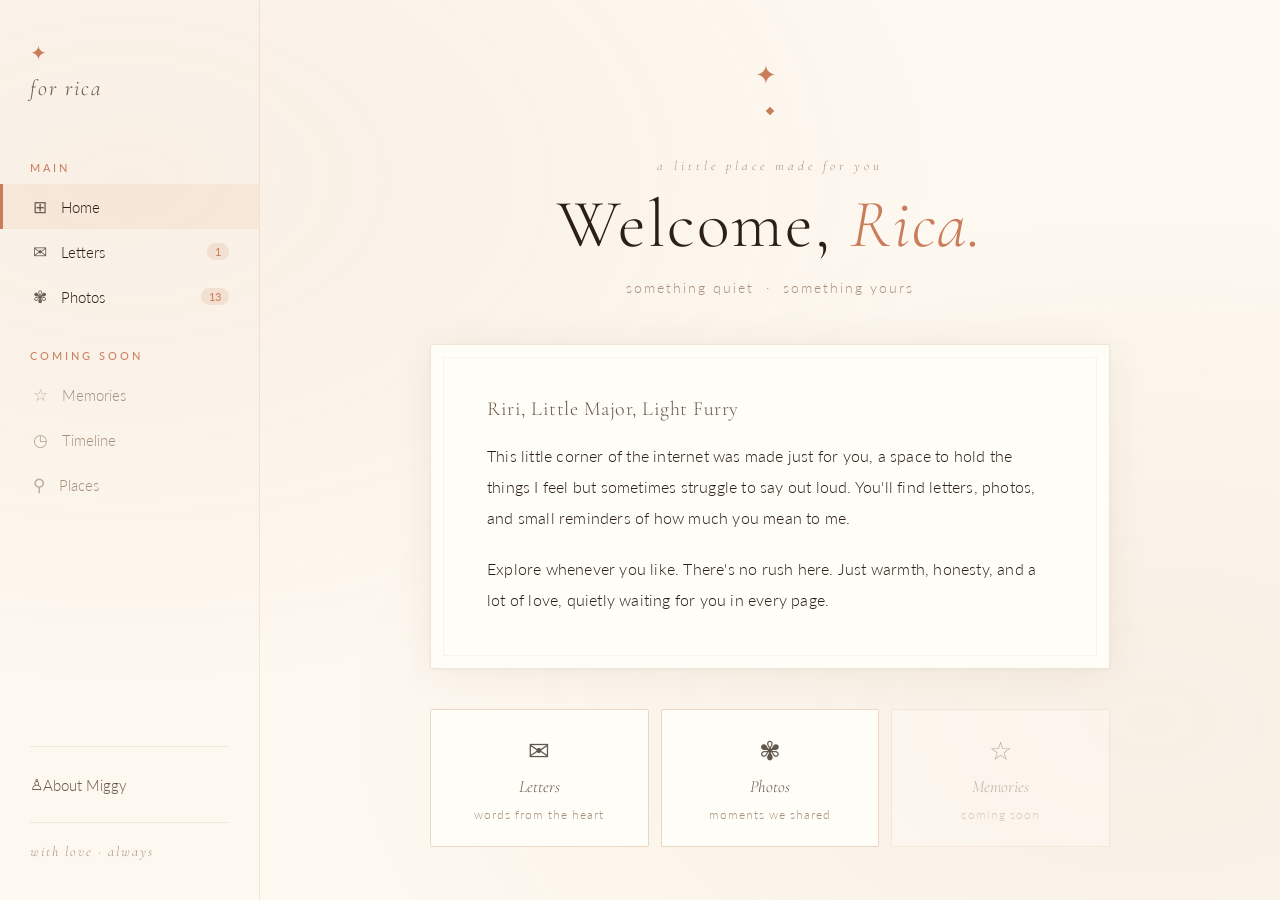
==== commit 2f4c029e: "Update index.html" ====
--- a/index.html
+++ b/index.html
@@ -347,13 +347,13 @@
         </div>
 
         <div class="welcome-card">
-          <div class="greeting">Riri, Little Major,</div>
+          <div class="greeting">Riri, Little Major, Light Furry</div>
           <p>
-            This little corner of the internet was made just for you — a space to hold the things I feel but sometimes
+            This little corner of the internet was made just for you, a space to hold the things I feel but sometimes
             struggle to say out loud. You'll find letters, photos, and small reminders of how much you mean to me.
           </p>
           <p>
-            Explore whenever you like. There's no rush here. Just warmth, honesty, and a lot of love — quietly waiting
+            Explore whenever you like. There's no rush here. Just warmth, honesty, and a lot of love, quietly waiting
             for you in every page.
           </p>
         </div>
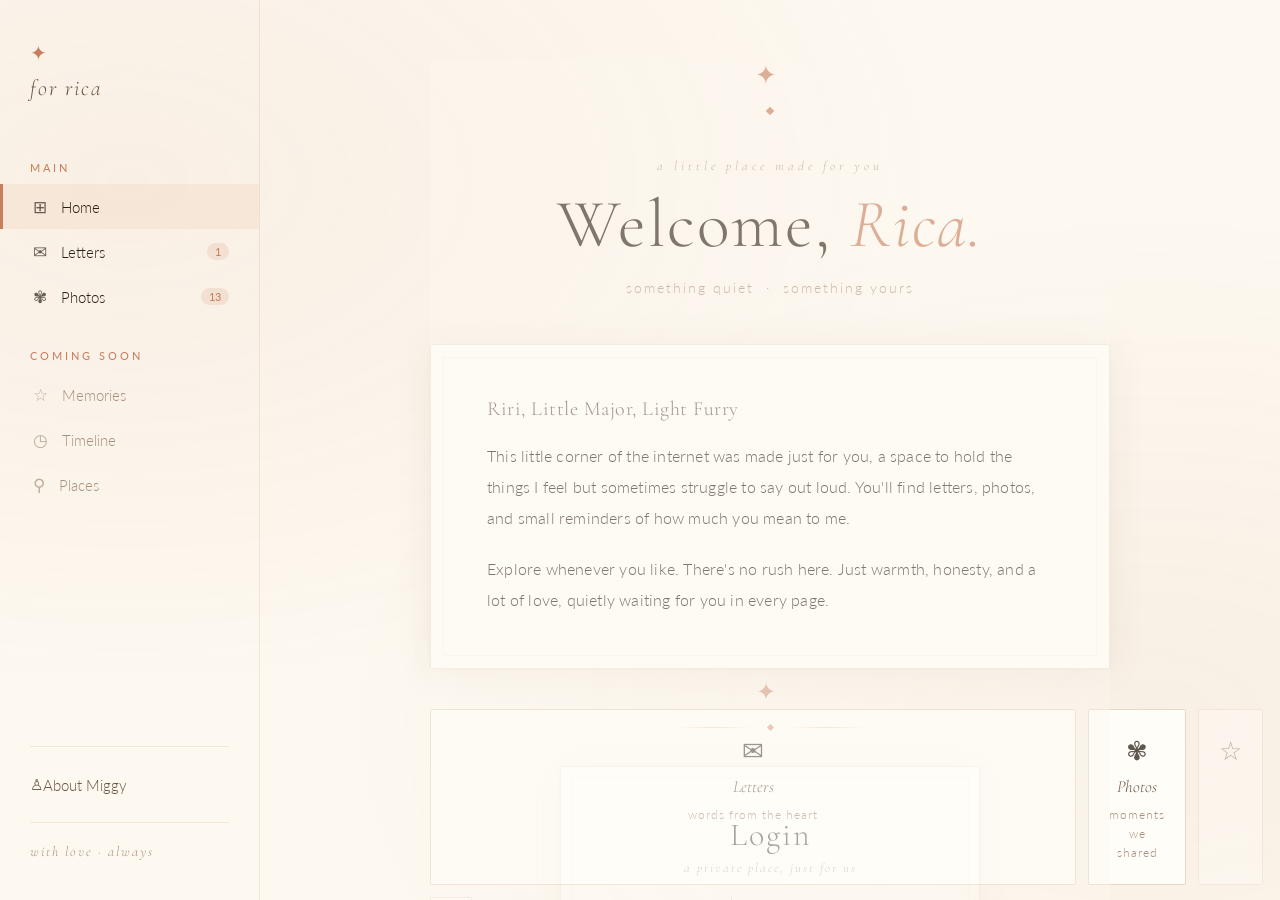
==== commit f1f7d2f7: "Update index.html" ====
--- a/index.html
+++ b/index.html
@@ -370,6 +370,650 @@
             <span class="card-desc">moments we shared</span>
           </a>
           <a class="quick-link-card disabled" href="#">
+            <span class="card-icon">☆</span><!DOCTYPE html>
+<html lang="en">
+<head>
+  <meta charset="UTF-8" />
+  <meta name="viewport" content="width=device-width, initial-scale=1.0" />
+  <title>For Rica — Home</title>
+  <link href="https://fonts.googleapis.com/css2?family=Cormorant+Garamond:ital,wght@0,300;0,400;1,300;1,400&family=Lato:wght@300;400&display=swap" rel="stylesheet" />
+
+  <style>
+    /* ============================================================
+       RESET & CSS VARIABLES
+       ============================================================ */
+    *, *::before, *::after { margin: 0; padding: 0; box-sizing: border-box; }
+
+    :root {
+      --cream:         #fdf8f0;
+      --cream-deep:    #f5ede0;
+      --ink:           #2c2016;
+      --ink-light:     #6b5744;
+      --ink-faint:     #a8917c;
+      --blush:         #e8c4a0;
+      --rose:          #c97d5a;
+      --rose-dark:     #a05f40;
+      --gold:          #b98250;
+      --border:        rgba(185,130,80,0.15);
+      --border-strong: rgba(185,130,80,0.30);
+      --shadow-warm:   rgba(100,60,20,0.07);
+      --font-serif:    "Cormorant Garamond", serif;
+      --font-sans:     "Lato", sans-serif;
+      --sidebar-w:     260px;
+    }
+
+    html, body {
+      min-height: 100vh;
+      background-color: var(--cream);
+      font-family: var(--font-sans);
+      font-weight: 300;
+      color: var(--ink);
+      overflow-x: hidden;
+    }
+
+    body::before {
+      content: "";
+      position: fixed;
+      inset: 0;
+      background:
+        radial-gradient(ellipse at 10% 20%, rgba(200,140,100,0.08) 0%, transparent 50%),
+        radial-gradient(ellipse at 90% 80%, rgba(185,130,80,0.07) 0%, transparent 50%);
+      pointer-events: none;
+      z-index: 0;
+    }
+
+    /* ============================================================
+       PETALS
+       ============================================================ */
+    .petals-container {
+      position: fixed; inset: 0;
+      pointer-events: none; z-index: 1; overflow: hidden;
+    }
+    .petal {
+      position: absolute; top: -40px;
+      background: radial-gradient(ellipse at 40% 30%, #f2c4a8, #d9896a);
+      border-radius: 50% 0 50% 0; opacity: 0;
+      animation: petalFall linear infinite;
+    }
+    @keyframes petalFall {
+      0%   { transform: translateY(0) rotate(0deg) translateX(0); opacity: 0; }
+      5%   { opacity: 0.6; }
+      95%  { opacity: 0.3; }
+      100% { transform: translateY(110vh) rotate(360deg) translateX(60px); opacity: 0; }
+    }
+    .petal:nth-child(1)  { left:5%;  width:8px;  height:11px; animation-duration:9s;  animation-delay:0s;   }
+    .petal:nth-child(2)  { left:15%; width:12px; height:16px; animation-duration:11s; animation-delay:1.5s; }
+    .petal:nth-child(3)  { left:28%; width:9px;  height:12px; animation-duration:8s;  animation-delay:3s;   }
+    .petal:nth-child(4)  { left:40%; width:11px; height:15px; animation-duration:13s; animation-delay:0.8s; }
+    .petal:nth-child(5)  { left:55%; width:8px;  height:11px; animation-duration:10s; animation-delay:2.2s; }
+    .petal:nth-child(6)  { left:68%; width:13px; height:17px; animation-duration:9s;  animation-delay:4s;   }
+    .petal:nth-child(7)  { left:78%; width:9px;  height:12px; animation-duration:12s; animation-delay:1s;   }
+    .petal:nth-child(8)  { left:88%; width:10px; height:14px; animation-duration:8s;  animation-delay:3.5s; }
+    .petal:nth-child(9)  { left:22%; width:7px;  height:10px; animation-duration:14s; animation-delay:5s;   }
+    .petal:nth-child(10) { left:62%; width:11px; height:15px; animation-duration:11s; animation-delay:6s;   }
+
+    @keyframes fadeUp {
+      from { opacity: 0; transform: translateY(40px); }
+      to   { opacity: 1; transform: translateY(0); }
+    }
+    .animate-in { animation: fadeUp 1.2s cubic-bezier(0.22,1,0.36,1) both; }
+
+    /* ============================================================
+       LOGIN SCREEN — overlays everything until authenticated
+       ============================================================ */
+    #login-screen {
+      position: fixed;
+      inset: 0;
+      z-index: 999;
+      background-color: var(--cream);
+      display: flex;
+      align-items: center;
+      justify-content: center;
+      padding: 20px;
+      transition: opacity 0.6s ease, visibility 0.6s ease;
+    }
+
+    /* Hide login screen after successful login */
+    #login-screen.hidden {
+      opacity: 0;
+      visibility: hidden;
+      pointer-events: none;
+    }
+
+    .login-box {
+      max-width: 420px;
+      width: 100%;
+      animation: fadeUp 1s cubic-bezier(0.22,1,0.36,1) both;
+    }
+
+    /* Ornament above the login card */
+    .login-ornament {
+      text-align: center;
+      margin-bottom: 32px;
+    }
+
+    .login-ornament .star-glyph {
+      font-family: var(--font-serif);
+      font-size: 24px;
+      color: var(--rose);
+      letter-spacing: 8px;
+      display: block;
+      margin-bottom: 8px;
+    }
+
+    .login-ornament .line {
+      display: inline-block; width: 80px; height: 0.5px;
+      background: linear-gradient(to right, transparent, var(--blush), transparent);
+      vertical-align: middle;
+    }
+
+    .login-ornament .diamond {
+      display: inline-block; width: 5px; height: 5px;
+      background: var(--rose); transform: rotate(45deg);
+      margin: 0 10px; vertical-align: middle;
+    }
+
+    /* Login card paper */
+    .login-card {
+      background: #fffdf8;
+      border: 0.5px solid rgba(185,130,80,0.2);
+      border-radius: 2px;
+      padding: 48px 44px;
+      position: relative;
+      box-shadow: 0 2px 40px var(--shadow-warm), 0 1px 4px rgba(100,60,20,0.04);
+    }
+
+    /* Subtle inner border */
+    .login-card::after {
+      content: "";
+      position: absolute;
+      inset: 10px;
+      border: 0.5px solid rgba(185,130,80,0.07);
+      border-radius: 1px;
+      pointer-events: none;
+    }
+
+    /* Title inside login card */
+    .login-title {
+      font-family: var(--font-serif);
+      font-weight: 300;
+      font-size: 32px;
+      color: var(--ink);
+      letter-spacing: 2px;
+      margin-bottom: 6px;
+    }
+
+    .login-subtitle {
+      font-family: var(--font-serif);
+      font-style: italic;
+      font-size: 13px;
+      color: var(--ink-faint);
+      letter-spacing: 2px;
+      margin-bottom: 36px;
+      display: block;
+    }
+
+    /* Form field group */
+    .field-group {
+      margin-bottom: 22px;
+    }
+
+    .field-group label {
+      display: block;
+      font-size: 11px;
+      letter-spacing: 2.5px;
+      color: var(--rose);
+      font-weight: 400;
+      margin-bottom: 8px;
+      text-transform: uppercase;
+    }
+
+    .field-group input {
+      width: 100%;
+      background: transparent;
+      border: none;
+      border-bottom: 1px solid var(--border-strong);
+      padding: 10px 0;
+      font-family: var(--font-sans);
+      font-size: 15px;
+      font-weight: 300;
+      color: var(--ink);
+      outline: none;
+      transition: border-color 0.25s ease;
+      letter-spacing: 0.5px;
+    }
+
+    .field-group input::placeholder {
+      color: var(--ink-faint);
+      font-style: italic;
+      font-family: var(--font-serif);
+      font-size: 15px;
+      letter-spacing: 1px;
+    }
+
+    .field-group input:focus {
+      border-bottom-color: var(--rose);
+    }
+
+    /* Login button */
+    .login-btn {
+      width: 100%;
+      margin-top: 32px;
+      background: transparent;
+      border: 0.5px solid var(--border-strong);
+      border-radius: 2px;
+      padding: 14px;
+      font-family: var(--font-sans);
+      font-size: 12px;
+      font-weight: 400;
+      letter-spacing: 3px;
+      color: var(--ink-light);
+      cursor: pointer;
+      transition: all 0.25s ease;
+      text-transform: uppercase;
+    }
+
+    .login-btn:hover {
+      background: rgba(201,125,90,0.08);
+      border-color: var(--rose);
+      color: var(--rose);
+    }
+
+    /* Error message */
+    .login-error {
+      display: none;
+      margin-top: 16px;
+      text-align: center;
+      font-family: var(--font-serif);
+      font-style: italic;
+      font-size: 14px;
+      color: var(--rose-dark);
+      letter-spacing: 0.5px;
+      animation: fadeUp 0.3s ease both;
+    }
+
+    .login-error.visible { display: block; }
+
+    /* Login footer */
+    .login-footer {
+      text-align: center;
+      margin-top: 28px;
+      font-family: var(--font-serif);
+      font-style: italic;
+      font-size: 13px;
+      color: var(--ink-faint);
+      letter-spacing: 2px;
+    }
+
+    /* ============================================================
+       LAYOUT
+       ============================================================ */
+    .app-container {
+      display: flex; min-height: 100vh;
+      position: relative; z-index: 2;
+    }
+
+    /* ============================================================
+       SIDEBAR
+       ============================================================ */
+    .sidebar {
+      width: var(--sidebar-w); flex-shrink: 0;
+      background-color: transparent;
+      border-right: 1px solid var(--border);
+      display: flex; flex-direction: column;
+      padding: 40px 0;
+      position: sticky; top: 0; height: 100vh;
+      overflow-y: auto;
+    }
+    .sidebar-header { padding: 0 30px; margin-bottom: 40px; }
+    .sidebar-header .star { color: var(--rose); font-size: 20px; margin-bottom: 10px; display: block; }
+    .sidebar-header h2 {
+      font-family: var(--font-serif); font-style: italic;
+      font-size: 22px; font-weight: 300; letter-spacing: 2px; color: var(--ink-light);
+    }
+    .sidebar-menu { flex: 1; }
+    .sidebar-menu h3 {
+      font-size: 11px; letter-spacing: 3px; color: var(--rose);
+      padding: 0 30px; margin: 20px 0 10px; font-weight: 400;
+    }
+    .sidebar-menu ul { list-style: none; margin-bottom: 30px; }
+    .sidebar-menu li {
+      display: flex; align-items: center;
+      border-left: 3px solid transparent;
+      transition: background 0.2s ease;
+    }
+    .sidebar-menu li:hover { background-color: rgba(232,196,160,0.1); }
+    .sidebar-menu li.active {
+      background-color: rgba(232,196,160,0.2);
+      border-left: 3px solid var(--rose);
+    }
+    .sidebar-menu li a {
+      text-decoration: none; color: var(--ink);
+      font-size: 15px; display: flex; align-items: center;
+      width: 100%; padding: 12px 30px;
+      transition: color 0.2s ease;
+    }
+    .sidebar-menu li.disabled a { color: var(--ink-faint); pointer-events: none; }
+    .sidebar-menu .icon { margin-right: 14px; font-size: 17px; opacity: 0.7; }
+    .badge {
+      margin-left: auto; background-color: rgba(201,125,90,0.15);
+      color: var(--rose); font-size: 11px; padding: 2px 8px;
+      border-radius: 12px; font-weight: 400;
+    }
+    .sidebar-bottom { padding: 0 30px; }
+    .sidebar-bottom ul {
+      list-style: none; border-top: 1px solid var(--border);
+      padding-top: 20px; margin-bottom: 20px;
+    }
+    .sidebar-bottom li a {
+      text-decoration: none; color: var(--ink-light);
+      font-size: 15px; display: flex; align-items: center;
+      padding: 8px 0; transition: color 0.2s ease;
+    }
+    .sidebar-bottom li a:hover { color: var(--rose); }
+
+    /* Logged-in user display in sidebar */
+    .sidebar-user {
+      font-family: var(--font-serif);
+      font-style: italic;
+      font-size: 13px;
+      color: var(--ink-faint);
+      letter-spacing: 1px;
+      margin-bottom: 10px;
+      padding-bottom: 10px;
+      border-bottom: 0.5px solid var(--border);
+    }
+
+    .sidebar-user span {
+      color: var(--rose);
+      font-style: normal;
+    }
+
+    /* Logout link */
+    .logout-link {
+      font-size: 11px !important;
+      letter-spacing: 2px !important;
+      color: var(--ink-faint) !important;
+      cursor: pointer;
+      text-transform: uppercase;
+      padding: 4px 0 !important;
+    }
+
+    .logout-link:hover { color: var(--rose) !important; }
+
+    .sidebar-footer {
+      font-family: var(--font-serif); font-style: italic;
+      font-size: 14px; color: var(--ink-faint);
+      letter-spacing: 2px; border-top: 1px solid var(--border);
+      padding-top: 20px;
+    }
+
+    /* ============================================================
+       MAIN CONTENT
+       ============================================================ */
+    .main-content {
+      flex: 1; display: flex; flex-direction: column;
+      align-items: center; padding: 60px 20px;
+      overflow-y: auto; height: 100vh;
+    }
+
+    /* ============================================================
+       ORNAMENTAL DIVIDER
+       ============================================================ */
+    .ornament-divider { text-align: center; margin-bottom: 40px; }
+    .ornament-divider .star-glyph {
+      font-family: var(--font-serif); font-size: 26px;
+      color: var(--rose); letter-spacing: 8px;
+      display: block; margin-bottom: 8px;
+    }
+    .ornament-divider .line {
+      display: inline-block; width: 100px; height: 0.5px;
+      background: linear-gradient(to right, transparent, var(--blush), transparent);
+      vertical-align: middle;
+    }
+    .ornament-divider .diamond {
+      display: inline-block; width: 6px; height: 6px;
+      background: var(--rose); transform: rotate(45deg);
+      margin: 0 12px; vertical-align: middle;
+    }
+
+    /* ============================================================
+       HOME PAGE STYLES
+       ============================================================ */
+    .home-wrapper { max-width: 680px; width: 100%; }
+
+    .welcome-headline { text-align: center; margin-bottom: 48px; }
+    .welcome-headline .eyebrow {
+      font-family: var(--font-serif); font-style: italic;
+      font-size: 13px; letter-spacing: 4px;
+      color: var(--ink-faint); display: block; margin-bottom: 14px;
+    }
+    .welcome-headline h1 {
+      font-family: var(--font-serif); font-weight: 300;
+      font-size: clamp(42px, 6vw, 68px); color: var(--ink);
+      line-height: 1.1; letter-spacing: 2px;
+    }
+    .welcome-headline h1 em { color: var(--rose); font-style: italic; }
+    .welcome-headline .subtitle {
+      margin-top: 16px; font-size: 14px;
+      letter-spacing: 2px; color: var(--ink-faint);
+    }
+
+    .welcome-card {
+      background: #fffdf8;
+      border: 0.5px solid rgba(185,130,80,0.2);
+      border-radius: 2px; padding: 52px 56px;
+      position: relative;
+      box-shadow: 0 2px 40px var(--shadow-warm), 0 1px 4px rgba(100,60,20,0.04);
+    }
+    .welcome-card::after {
+      content: ""; position: absolute; inset: 12px;
+      border: 0.5px solid rgba(185,130,80,0.08);
+      border-radius: 1px; pointer-events: none;
+    }
+    .welcome-card .greeting {
+      font-family: var(--font-serif); font-size: 20px;
+      font-weight: 300; color: var(--ink-light);
+      margin-bottom: 20px; letter-spacing: 0.5px;
+    }
+    .welcome-card p {
+      font-size: 15.5px; line-height: 2; color: var(--ink);
+      margin-bottom: 20px; letter-spacing: 0.2px;
+    }
+    .welcome-card p:last-of-type { margin-bottom: 0; }
+
+    .quick-links {
+      display: grid; grid-template-columns: repeat(3, 1fr);
+      gap: 12px; margin-top: 40px;
+    }
+    .quick-link-card {
+      background: #fffdf8;
+      border: 0.5px solid var(--border-strong);
+      border-radius: 2px; padding: 24px 20px;
+      text-align: center; text-decoration: none;
+      color: var(--ink);
+      transition: transform 0.25s ease, box-shadow 0.25s ease, border-color 0.25s ease;
+    }
+    .quick-link-card:hover {
+      transform: translateY(-3px);
+      box-shadow: 0 8px 30px var(--shadow-warm);
+      border-color: rgba(201,125,90,0.4);
+    }
+    .quick-link-card .card-icon { font-size: 26px; display: block; margin-bottom: 10px; opacity: 0.75; }
+    .quick-link-card .card-title {
+      font-family: var(--font-serif); font-style: italic;
+      font-size: 17px; color: var(--ink-light);
+      display: block; margin-bottom: 6px;
+    }
+    .quick-link-card .card-desc { font-size: 12px; letter-spacing: 1px; color: var(--ink-faint); }
+    .quick-link-card.disabled { opacity: 0.4; pointer-events: none; }
+
+    .home-closing { margin-top: 48px; text-align: center; }
+    .home-closing .closing-line {
+      display: inline-block; width: 60px; height: 0.5px;
+      background: var(--blush); vertical-align: middle; margin: 0 12px;
+    }
+    .home-closing .closing-text {
+      font-family: var(--font-serif); font-style: italic;
+      font-size: 14px; color: var(--ink-faint); letter-spacing: 2px;
+    }
+
+    /* ============================================================
+       RESPONSIVE
+       ============================================================ */
+    @media (max-width: 768px) {
+      .app-container { flex-direction: column; }
+      .sidebar { width: 100%; height: auto; position: static; border-right: none; border-bottom: 1px solid var(--border); padding: 20px 0; }
+      .main-content { height: auto; overflow-y: visible; padding: 40px 15px; }
+      .welcome-card { padding: 36px 28px; }
+      .quick-links { grid-template-columns: 1fr; }
+      .login-card { padding: 36px 28px; }
+    }
+  </style>
+</head>
+<body>
+
+  <!-- PETALS (visible on both login and home) -->
+  <div class="petals-container" aria-hidden="true">
+    <div class="petal"></div><div class="petal"></div><div class="petal"></div>
+    <div class="petal"></div><div class="petal"></div><div class="petal"></div>
+    <div class="petal"></div><div class="petal"></div><div class="petal"></div>
+    <div class="petal"></div>
+  </div>
+
+  <!-- ============================================================
+       LOGIN SCREEN
+       Shows before the home page. Hidden on successful login.
+       ============================================================ -->
+  <div id="login-screen">
+    <div class="login-box">
+
+      <!-- Ornament -->
+      <div class="login-ornament">
+        <span class="star-glyph">✦</span>
+        <span class="line"></span>
+        <span class="diamond"></span>
+        <span class="line"></span>
+      </div>
+
+      <!-- Login Card -->
+      <div class="login-card">
+        <div class="login-title">Login</div>
+        <span class="login-subtitle">a private place, just for us</span>
+
+        <!-- Username field -->
+        <div class="field-group">
+          <label for="username">Username</label>
+          <input
+            type="text"
+            id="username"
+            placeholder="First Name, Last Name"
+            autocomplete="off"
+            spellcheck="false"
+          />
+        </div>
+
+        <!-- Password field -->
+        <div class="field-group">
+          <label for="password">Password</label>
+          <input
+            type="password"
+            id="password"
+            placeholder="enter your password"
+          />
+        </div>
+
+        <!-- Submit -->
+        <button class="login-btn" id="login-btn">Enter</button>
+
+        <!-- Error message (shown on wrong credentials) -->
+        <div class="login-error" id="login-error">
+          Incorrect username or password. Try again.
+        </div>
+      </div>
+
+      <div class="login-footer">with love &middot; always</div>
+    </div>
+  </div>
+
+  <!-- ============================================================
+       HOME PAGE (hidden behind login screen initially)
+       ============================================================ -->
+  <div class="app-container">
+
+    <!-- SIDEBAR -->
+    <aside class="sidebar">
+      <div class="sidebar-header">
+        <span class="star">✦</span>
+        <h2>for rica</h2>
+      </div>
+
+      <nav class="sidebar-menu">
+        <h3>MAIN</h3>
+        <ul>
+          <li class="active"><a href="index.html"><span class="icon">⊞</span> Home</a></li>
+          <li><a href="letters.html"><span class="icon">✉</span> Letters <span class="badge">1</span></a></li>
+          <li><a href="photos.html"><span class="icon">✾</span> Photos <span class="badge">13</span></a></li>
+        </ul>
+        <h3>COMING SOON</h3>
+        <ul>
+          <li class="disabled"><a href="#"><span class="icon">☆</span> Memories</a></li>
+          <li class="disabled"><a href="#"><span class="icon">◷</span> Timeline</a></li>
+          <li class="disabled"><a href="#"><span class="icon">⚲</span> Places</a></li>
+        </ul>
+      </nav>
+
+      <div class="sidebar-bottom">
+        <!-- Shows who is logged in -->
+        <div class="sidebar-user">signed in as <span id="display-name">—</span></div>
+        <ul>
+          <li><a href="about.html"><span class="icon">♙</span> About Miggy</a></li>
+          <!-- Logout -->
+          <li><a class="logout-link" id="logout-btn"><span class="icon">↩</span> Log out</a></li>
+        </ul>
+        <div class="sidebar-footer">with love &middot; always</div>
+      </div>
+    </aside>
+
+    <!-- MAIN CONTENT -->
+    <main class="main-content">
+      <div class="home-wrapper animate-in">
+
+        <div class="ornament-divider">
+          <span class="star-glyph">✦</span>
+          <span class="line"></span><span class="diamond"></span><span class="line"></span>
+        </div>
+
+        <div class="welcome-headline">
+          <span class="eyebrow">a little place made for you</span>
+          <h1>Welcome, <em>Rica.</em></h1>
+          <p class="subtitle">something quiet &nbsp;&middot;&nbsp; something yours</p>
+        </div>
+
+        <div class="welcome-card">
+          <div class="greeting">Riri, Little Major, Light Furry</div>
+          <p>
+            This little corner of the internet was made just for you, a space to hold the things I feel but sometimes
+            struggle to say out loud. You'll find letters, photos, and small reminders of how much you mean to me.
+          </p>
+          <p>
+            Explore whenever you like. There's no rush here. Just warmth, honesty, and a lot of love, quietly waiting
+            for you in every page.
+          </p>
+        </div>
+
+        <div class="quick-links">
+          <a class="quick-link-card" href="letters.html">
+            <span class="card-icon">✉</span>
+            <span class="card-title">Letters</span>
+            <span class="card-desc">words from the heart</span>
+          </a>
+          <a class="quick-link-card" href="photos.html">
+            <span class="card-icon">✾</span>
+            <span class="card-title">Photos</span>
+            <span class="card-desc">moments we shared</span>
+          </a>
+          <a class="quick-link-card disabled" href="#">
             <span class="card-icon">☆</span>
             <span class="card-title">Memories</span>
             <span class="card-desc">coming soon</span>
@@ -385,7 +1029,142 @@
       </div>
     </main>
 
-  </div>
+  </div><!-- /.app-container -->
+
+  <script>
+    /* ============================================================
+       LOGIN SYSTEM
+       ============================================================
+
+       TO ADD A NEW USER:
+       Simply add a new entry to the USERS object below.
+       Format:  "Full Name": "password"
+       Example: "Juan Dela Cruz": "mypassword123"
+
+       Usernames are NOT case-sensitive (compared in lowercase).
+       Passwords ARE case-sensitive.
+       ============================================================ */
+
+    const USERS = {
+      "Ajel Salvador": "Riri",
+      "Rica Hizon":    "Miggy",
+      /* ── ADD MORE USERS BELOW THIS LINE ──────────────────────
+         "First Last": "password",
+         "First Last": "password",
+         ────────────────────────────────────────────────────── */
+    };
+
+    /* Storage key — keeps user logged in across page navigations */
+    const SESSION_KEY = 'rica-session';
+
+    /* --- DOM Elements --- */
+    const loginScreen  = document.getElementById('login-screen');
+    const loginBtn     = document.getElementById('login-btn');
+    const loginError   = document.getElementById('login-error');
+    const usernameInput= document.getElementById('username');
+    const passwordInput= document.getElementById('password');
+    const displayName  = document.getElementById('display-name');
+    const logoutBtn    = document.getElementById('logout-btn');
+
+    /* ----------------------------------------------------------
+       CHECK SESSION — if already logged in, skip login screen
+    ---------------------------------------------------------- */
+    function checkSession() {
+      const saved = sessionStorage.getItem(SESSION_KEY);
+      if (saved) {
+        // Already authenticated this session — go straight to home
+        showHome(saved);
+      }
+      // If not saved, login screen stays visible (default)
+    }
+
+    /* ----------------------------------------------------------
+       ATTEMPT LOGIN — called on button click or Enter key
+    ---------------------------------------------------------- */
+    function attemptLogin() {
+      const enteredUser = usernameInput.value.trim();
+      const enteredPass = passwordInput.value;
+
+      // Find matching user (case-insensitive name comparison)
+      const matchedKey = Object.keys(USERS).find(
+        name => name.toLowerCase() === enteredUser.toLowerCase()
+      );
+
+      if (matchedKey && USERS[matchedKey] === enteredPass) {
+        // ✅ Correct — save session and show home
+        sessionStorage.setItem(SESSION_KEY, matchedKey);
+        loginError.classList.remove('visible');
+        showHome(matchedKey);
+      } else {
+        // ❌ Wrong — shake the card and show error
+        loginError.classList.add('visible');
+        passwordInput.value = '';
+        passwordInput.focus();
+
+        // Brief shake animation on error
+        const card = document.querySelector('.login-card');
+        card.style.animation = 'none';
+        card.style.transform = 'translateX(-8px)';
+        setTimeout(() => { card.style.transform = 'translateX(8px)'; }, 80);
+        setTimeout(() => { card.style.transform = 'translateX(-5px)'; }, 160);
+        setTimeout(() => { card.style.transform = 'translateX(0)'; card.style.transition = 'transform 0.2s ease'; }, 240);
+      }
+    }
+
+    /* ----------------------------------------------------------
+       SHOW HOME — hides login screen, shows home with user's name
+    ---------------------------------------------------------- */
+    function showHome(username) {
+      loginScreen.classList.add('hidden');
+      displayName.textContent = username;
+    }
+
+    /* ----------------------------------------------------------
+       LOGOUT — clears session and shows login screen again
+    ---------------------------------------------------------- */
+    logoutBtn.addEventListener('click', () => {
+      sessionStorage.removeItem(SESSION_KEY);
+      usernameInput.value = '';
+      passwordInput.value = '';
+      loginError.classList.remove('visible');
+      loginScreen.classList.remove('hidden');
+      displayName.textContent = '—';
+    });
+
+    /* ----------------------------------------------------------
+       LOGIN BUTTON CLICK
+    ---------------------------------------------------------- */
+    loginBtn.addEventListener('click', attemptLogin);
+
+    /* ----------------------------------------------------------
+       PRESS ENTER IN EITHER FIELD TO SUBMIT
+    ---------------------------------------------------------- */
+    usernameInput.addEventListener('keydown', e => { if (e.key === 'Enter') passwordInput.focus(); });
+    passwordInput.addEventListener('keydown', e => { if (e.key === 'Enter') attemptLogin(); });
+
+    /* ----------------------------------------------------------
+       INIT — check if already logged in on page load
+    ---------------------------------------------------------- */
+    checkSession();
+  </script>
 
 </body>
 </html>
+            <span class="card-title">Memories</span>
+            <span class="card-desc">coming soon</span>
+          </a>
+        </div>
+
+        <div class="home-closing">
+          <span class="closing-line"></span>
+          <span class="closing-text">made with love, by Miggy</span>
+          <span class="closing-line"></span>
+        </div>
+
+      </div>
+    </main>
+
+  </div>
+
+</body>
+</html>
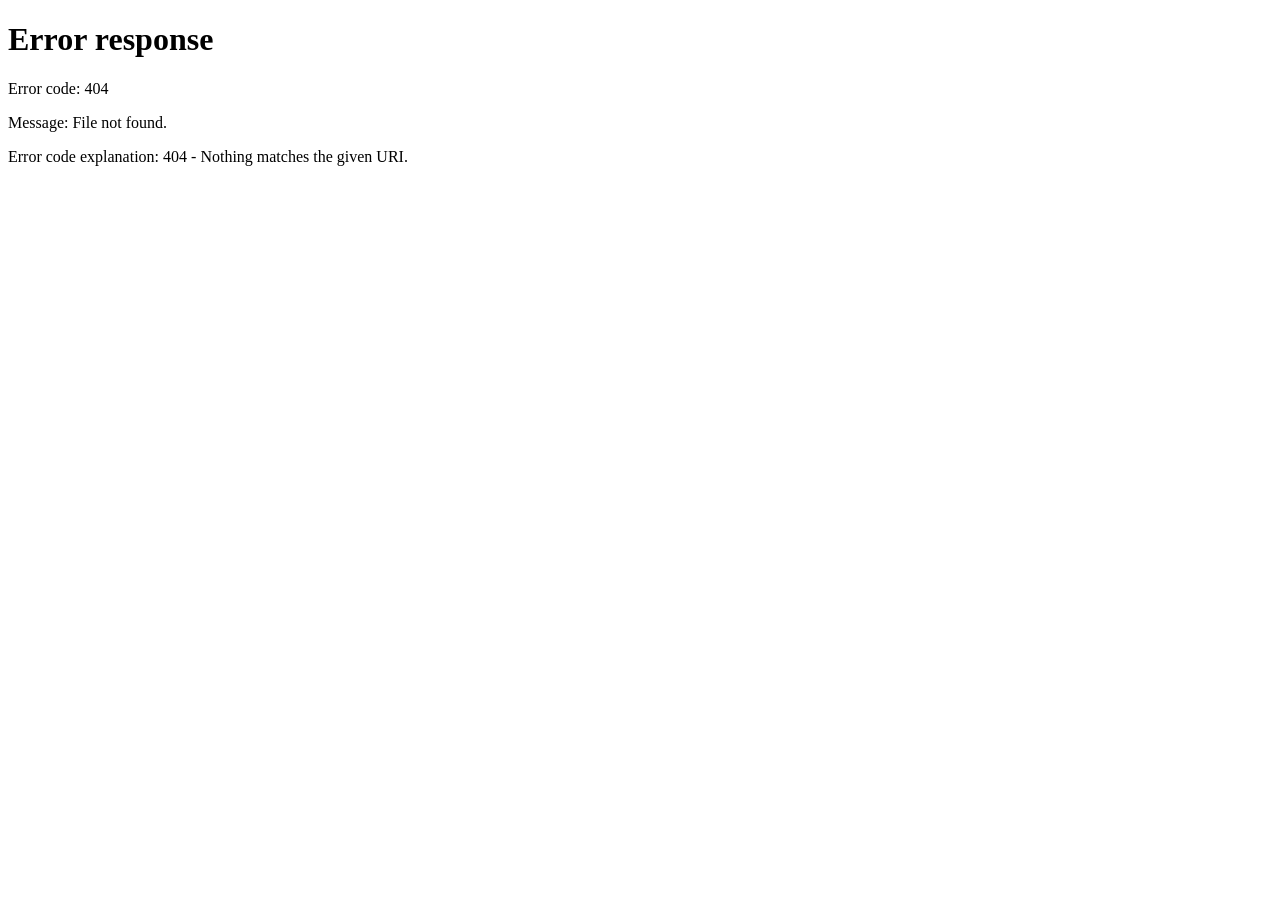
==== commit 66285670: "Update index.html" ====
--- a/index.html
+++ b/index.html
@@ -7,9 +7,6 @@
   <link href="https://fonts.googleapis.com/css2?family=Cormorant+Garamond:ital,wght@0,300;0,400;1,300;1,400&family=Lato:wght@300;400&display=swap" rel="stylesheet" />
 
   <style>
-    /* ============================================================
-       RESET & CSS VARIABLES
-       ============================================================ */
     *, *::before, *::after { margin: 0; padding: 0; box-sizing: border-box; }
 
     :root {
@@ -30,9 +27,6 @@
       --sidebar-w:     260px;
     }
 
-    /* ============================================================
-       BASE
-       ============================================================ */
     html, body {
       min-height: 100vh;
       background-color: var(--cream);
@@ -53,25 +47,10 @@
       z-index: 0;
     }
 
-    /* ============================================================
-       PETALS
-       ============================================================ */
-    .petals-container {
-      position: fixed; inset: 0;
-      pointer-events: none; z-index: 1; overflow: hidden;
-    }
-    .petal {
-      position: absolute; top: -40px;
-      background: radial-gradient(ellipse at 40% 30%, #f2c4a8, #d9896a);
-      border-radius: 50% 0 50% 0; opacity: 0;
-      animation: petalFall linear infinite;
-    }
-    @keyframes petalFall {
-      0%   { transform: translateY(0) rotate(0deg) translateX(0); opacity: 0; }
-      5%   { opacity: 0.6; }
-      95%  { opacity: 0.3; }
-      100% { transform: translateY(110vh) rotate(360deg) translateX(60px); opacity: 0; }
-    }
+    /* PETALS */
+    .petals-container { position: fixed; inset: 0; pointer-events: none; z-index: 1; overflow: hidden; }
+    .petal { position: absolute; top: -40px; background: radial-gradient(ellipse at 40% 30%, #f2c4a8, #d9896a); border-radius: 50% 0 50% 0; opacity: 0; animation: petalFall linear infinite; }
+    @keyframes petalFall { 0% { transform: translateY(0) rotate(0deg) translateX(0); opacity: 0; } 5% { opacity: 0.6; } 95% { opacity: 0.3; } 100% { transform: translateY(110vh) rotate(360deg) translateX(60px); opacity: 0; } }
     .petal:nth-child(1)  { left:5%;  width:8px;  height:11px; animation-duration:9s;  animation-delay:0s;   }
     .petal:nth-child(2)  { left:15%; width:12px; height:16px; animation-duration:11s; animation-delay:1.5s; }
     .petal:nth-child(3)  { left:28%; width:9px;  height:12px; animation-duration:8s;  animation-delay:3s;   }
@@ -83,205 +62,78 @@
     .petal:nth-child(9)  { left:22%; width:7px;  height:10px; animation-duration:14s; animation-delay:5s;   }
     .petal:nth-child(10) { left:62%; width:11px; height:15px; animation-duration:11s; animation-delay:6s;   }
 
-    /* ============================================================
-       FADE-IN ANIMATION
-       ============================================================ */
-    @keyframes fadeUp {
-      from { opacity: 0; transform: translateY(40px); }
-      to   { opacity: 1; transform: translateY(0); }
-    }
+    @keyframes fadeUp { from { opacity: 0; transform: translateY(40px); } to { opacity: 1; transform: translateY(0); } }
     .animate-in { animation: fadeUp 1.2s cubic-bezier(0.22,1,0.36,1) both; }
 
-    /* ============================================================
-       LAYOUT
-       ============================================================ */
-    .app-container {
-      display: flex; min-height: 100vh;
-      position: relative; z-index: 2;
-    }
-
-    /* ============================================================
-       SIDEBAR
-       ============================================================ */
-    .sidebar {
-      width: var(--sidebar-w); flex-shrink: 0;
-      background-color: transparent;
-      border-right: 1px solid var(--border);
-      display: flex; flex-direction: column;
-      padding: 40px 0;
-      position: sticky; top: 0; height: 100vh;
-      overflow-y: auto;
-    }
+    /* LAYOUT */
+    .app-container { display: flex; min-height: 100vh; position: relative; z-index: 2; }
+
+    /* SIDEBAR */
+    .sidebar { width: var(--sidebar-w); flex-shrink: 0; background-color: transparent; border-right: 1px solid var(--border); display: flex; flex-direction: column; padding: 40px 0; position: sticky; top: 0; height: 100vh; overflow-y: auto; }
     .sidebar-header { padding: 0 30px; margin-bottom: 40px; }
     .sidebar-header .star { color: var(--rose); font-size: 20px; margin-bottom: 10px; display: block; }
-    .sidebar-header h2 {
-      font-family: var(--font-serif); font-style: italic;
-      font-size: 22px; font-weight: 300; letter-spacing: 2px; color: var(--ink-light);
-    }
+    .sidebar-header h2 { font-family: var(--font-serif); font-style: italic; font-size: 22px; font-weight: 300; letter-spacing: 2px; color: var(--ink-light); }
     .sidebar-menu { flex: 1; }
-    .sidebar-menu h3 {
-      font-size: 11px; letter-spacing: 3px; color: var(--rose);
-      padding: 0 30px; margin: 20px 0 10px; font-weight: 400;
-    }
+    .sidebar-menu h3 { font-size: 11px; letter-spacing: 3px; color: var(--rose); padding: 0 30px; margin: 20px 0 10px; font-weight: 400; }
     .sidebar-menu ul { list-style: none; margin-bottom: 30px; }
-    .sidebar-menu li {
-      display: flex; align-items: center;
-      border-left: 3px solid transparent;
-      transition: background 0.2s ease;
-    }
+    .sidebar-menu li { display: flex; align-items: center; border-left: 3px solid transparent; transition: background 0.2s ease; }
     .sidebar-menu li:hover { background-color: rgba(232,196,160,0.1); }
-    .sidebar-menu li.active {
-      background-color: rgba(232,196,160,0.2);
-      border-left: 3px solid var(--rose);
-    }
-    .sidebar-menu li a {
-      text-decoration: none; color: var(--ink);
-      font-size: 15px; display: flex; align-items: center;
-      width: 100%; padding: 12px 30px;
-      transition: color 0.2s ease;
-    }
+    .sidebar-menu li.active { background-color: rgba(232,196,160,0.2); border-left: 3px solid var(--rose); }
+    .sidebar-menu li a { text-decoration: none; color: var(--ink); font-size: 15px; display: flex; align-items: center; width: 100%; padding: 12px 30px; transition: color 0.2s ease; }
     .sidebar-menu li.disabled a { color: var(--ink-faint); pointer-events: none; }
     .sidebar-menu .icon { margin-right: 14px; font-size: 17px; opacity: 0.7; }
-    .badge {
-      margin-left: auto; background-color: rgba(201,125,90,0.15);
-      color: var(--rose); font-size: 11px; padding: 2px 8px;
-      border-radius: 12px; font-weight: 400;
-    }
+    .badge { margin-left: auto; background-color: rgba(201,125,90,0.15); color: var(--rose); font-size: 11px; padding: 2px 8px; border-radius: 12px; font-weight: 400; }
     .sidebar-bottom { padding: 0 30px; }
-    .sidebar-bottom ul {
-      list-style: none; border-top: 1px solid var(--border);
-      padding-top: 20px; margin-bottom: 20px;
-    }
-    .sidebar-bottom li a {
-      text-decoration: none; color: var(--ink-light);
-      font-size: 15px; display: flex; align-items: center;
-      padding: 8px 0; transition: color 0.2s ease;
-    }
+    .sidebar-bottom ul { list-style: none; border-top: 1px solid var(--border); padding-top: 20px; margin-bottom: 20px; }
+    .sidebar-bottom li a { text-decoration: none; color: var(--ink-light); font-size: 15px; display: flex; align-items: center; padding: 8px 0; transition: color 0.2s ease; }
     .sidebar-bottom li a:hover { color: var(--rose); }
-    .sidebar-footer {
-      font-family: var(--font-serif); font-style: italic;
-      font-size: 14px; color: var(--ink-faint);
-      letter-spacing: 2px; border-top: 1px solid var(--border);
-      padding-top: 20px;
-    }
-
-    /* ============================================================
-       MAIN CONTENT
-       ============================================================ */
-    .main-content {
-      flex: 1; display: flex; flex-direction: column;
-      align-items: center; padding: 60px 20px;
-      overflow-y: auto; height: 100vh;
-    }
-
-    /* ============================================================
-       ORNAMENTAL DIVIDER
-       ============================================================ */
+
+    /* Logged in user display */
+    .sidebar-user { font-family: var(--font-serif); font-style: italic; font-size: 13px; color: var(--ink-faint); letter-spacing: 1px; margin-bottom: 12px; padding-bottom: 12px; border-bottom: 0.5px solid var(--border); line-height: 1.6; }
+    .sidebar-user span { color: var(--rose); font-style: normal; }
+
+    /* Logout link */
+    .logout-link { font-size: 11px !important; letter-spacing: 2px !important; color: var(--ink-faint) !important; text-transform: uppercase; cursor: pointer; }
+    .logout-link:hover { color: var(--rose) !important; }
+
+    .sidebar-footer { font-family: var(--font-serif); font-style: italic; font-size: 14px; color: var(--ink-faint); letter-spacing: 2px; border-top: 1px solid var(--border); padding-top: 20px; }
+
+    /* MAIN */
+    .main-content { flex: 1; display: flex; flex-direction: column; align-items: center; padding: 60px 20px; overflow-y: auto; height: 100vh; }
+
+    /* ORNAMENT */
     .ornament-divider { text-align: center; margin-bottom: 40px; }
-    .ornament-divider .star-glyph {
-      font-family: var(--font-serif); font-size: 26px;
-      color: var(--rose); letter-spacing: 8px;
-      display: block; margin-bottom: 8px;
-    }
-    .ornament-divider .line {
-      display: inline-block; width: 100px; height: 0.5px;
-      background: linear-gradient(to right, transparent, var(--blush), transparent);
-      vertical-align: middle;
-    }
-    .ornament-divider .diamond {
-      display: inline-block; width: 6px; height: 6px;
-      background: var(--rose); transform: rotate(45deg);
-      margin: 0 12px; vertical-align: middle;
-    }
-
-    /* ============================================================
-       HOME PAGE — SPECIFIC STYLES
-       ============================================================ */
+    .ornament-divider .star-glyph { font-family: var(--font-serif); font-size: 26px; color: var(--rose); letter-spacing: 8px; display: block; margin-bottom: 8px; }
+    .ornament-divider .line { display: inline-block; width: 100px; height: 0.5px; background: linear-gradient(to right, transparent, var(--blush), transparent); vertical-align: middle; }
+    .ornament-divider .diamond { display: inline-block; width: 6px; height: 6px; background: var(--rose); transform: rotate(45deg); margin: 0 12px; vertical-align: middle; }
+
+    /* HOME PAGE */
     .home-wrapper { max-width: 680px; width: 100%; }
-
     .welcome-headline { text-align: center; margin-bottom: 48px; }
-    .welcome-headline .eyebrow {
-      font-family: var(--font-serif); font-style: italic;
-      font-size: 13px; letter-spacing: 4px;
-      color: var(--ink-faint); display: block; margin-bottom: 14px;
-    }
-    .welcome-headline h1 {
-      font-family: var(--font-serif); font-weight: 300;
-      font-size: clamp(42px, 6vw, 68px); color: var(--ink);
-      line-height: 1.1; letter-spacing: 2px;
-    }
+    .welcome-headline .eyebrow { font-family: var(--font-serif); font-style: italic; font-size: 13px; letter-spacing: 4px; color: var(--ink-faint); display: block; margin-bottom: 14px; }
+    .welcome-headline h1 { font-family: var(--font-serif); font-weight: 300; font-size: clamp(42px, 6vw, 68px); color: var(--ink); line-height: 1.1; letter-spacing: 2px; }
     .welcome-headline h1 em { color: var(--rose); font-style: italic; }
-    .welcome-headline .subtitle {
-      margin-top: 16px; font-size: 14px;
-      letter-spacing: 2px; color: var(--ink-faint);
-    }
-
-    .welcome-card {
-      background: #fffdf8;
-      border: 0.5px solid rgba(185,130,80,0.2);
-      border-radius: 2px; padding: 52px 56px;
-      position: relative;
-      box-shadow: 0 2px 40px var(--shadow-warm), 0 1px 4px rgba(100,60,20,0.04);
-    }
-    .welcome-card::after {
-      content: ""; position: absolute; inset: 12px;
-      border: 0.5px solid rgba(185,130,80,0.08);
-      border-radius: 1px; pointer-events: none;
-    }
-    .welcome-card .greeting {
-      font-family: var(--font-serif); font-size: 20px;
-      font-weight: 300; color: var(--ink-light);
-      margin-bottom: 20px; letter-spacing: 0.5px;
-    }
-    .welcome-card p {
-      font-size: 15.5px; line-height: 2; color: var(--ink);
-      margin-bottom: 20px; letter-spacing: 0.2px;
-    }
+    .welcome-headline .subtitle { margin-top: 16px; font-size: 14px; letter-spacing: 2px; color: var(--ink-faint); }
+
+    .welcome-card { background: #fffdf8; border: 0.5px solid rgba(185,130,80,0.2); border-radius: 2px; padding: 52px 56px; position: relative; box-shadow: 0 2px 40px var(--shadow-warm), 0 1px 4px rgba(100,60,20,0.04); }
+    .welcome-card::after { content: ""; position: absolute; inset: 12px; border: 0.5px solid rgba(185,130,80,0.08); border-radius: 1px; pointer-events: none; }
+    .welcome-card .greeting { font-family: var(--font-serif); font-size: 20px; font-weight: 300; color: var(--ink-light); margin-bottom: 20px; letter-spacing: 0.5px; }
+    .welcome-card p { font-size: 15.5px; line-height: 2; color: var(--ink); margin-bottom: 20px; letter-spacing: 0.2px; }
     .welcome-card p:last-of-type { margin-bottom: 0; }
 
-    .quick-links {
-      display: grid; grid-template-columns: repeat(3, 1fr);
-      gap: 12px; margin-top: 40px;
-    }
-    .quick-link-card {
-      background: #fffdf8;
-      border: 0.5px solid var(--border-strong);
-      border-radius: 2px; padding: 24px 20px;
-      text-align: center; text-decoration: none;
-      color: var(--ink);
-      transition: transform 0.25s ease, box-shadow 0.25s ease, border-color 0.25s ease;
-    }
-    .quick-link-card:hover {
-      transform: translateY(-3px);
-      box-shadow: 0 8px 30px var(--shadow-warm);
-      border-color: rgba(201,125,90,0.4);
-    }
-    .quick-link-card .card-icon {
-      font-size: 26px; display: block; margin-bottom: 10px; opacity: 0.75;
-    }
-    .quick-link-card .card-title {
-      font-family: var(--font-serif); font-style: italic;
-      font-size: 17px; color: var(--ink-light);
-      display: block; margin-bottom: 6px;
-    }
-    .quick-link-card .card-desc {
-      font-size: 12px; letter-spacing: 1px; color: var(--ink-faint);
-    }
+    .quick-links { display: grid; grid-template-columns: repeat(3, 1fr); gap: 12px; margin-top: 40px; }
+    .quick-link-card { background: #fffdf8; border: 0.5px solid var(--border-strong); border-radius: 2px; padding: 24px 20px; text-align: center; text-decoration: none; color: var(--ink); transition: transform 0.25s ease, box-shadow 0.25s ease, border-color 0.25s ease; }
+    .quick-link-card:hover { transform: translateY(-3px); box-shadow: 0 8px 30px var(--shadow-warm); border-color: rgba(201,125,90,0.4); }
+    .quick-link-card .card-icon { font-size: 26px; display: block; margin-bottom: 10px; opacity: 0.75; }
+    .quick-link-card .card-title { font-family: var(--font-serif); font-style: italic; font-size: 17px; color: var(--ink-light); display: block; margin-bottom: 6px; }
+    .quick-link-card .card-desc { font-size: 12px; letter-spacing: 1px; color: var(--ink-faint); }
     .quick-link-card.disabled { opacity: 0.4; pointer-events: none; }
 
     .home-closing { margin-top: 48px; text-align: center; }
-    .home-closing .closing-line {
-      display: inline-block; width: 60px; height: 0.5px;
-      background: var(--blush); vertical-align: middle; margin: 0 12px;
-    }
-    .home-closing .closing-text {
-      font-family: var(--font-serif); font-style: italic;
-      font-size: 14px; color: var(--ink-faint); letter-spacing: 2px;
-    }
-
-    /* ============================================================
-       RESPONSIVE
-       ============================================================ */
+    .home-closing .closing-line { display: inline-block; width: 60px; height: 0.5px; background: var(--blush); vertical-align: middle; margin: 0 12px; }
+    .home-closing .closing-text { font-family: var(--font-serif); font-style: italic; font-size: 14px; color: var(--ink-faint); letter-spacing: 2px; }
+
+    /* RESPONSIVE */
     @media (max-width: 768px) {
       .app-container { flex-direction: column; }
       .sidebar { width: 100%; height: auto; position: static; border-right: none; border-bottom: 1px solid var(--border); padding: 20px 0; }
@@ -303,7 +155,7 @@
 
   <div class="app-container">
 
-    <!-- ===================== SIDEBAR ===================== -->
+    <!-- SIDEBAR -->
     <aside class="sidebar">
       <div class="sidebar-header">
         <span class="star">✦</span>
@@ -324,651 +176,12 @@
         </ul>
       </nav>
       <div class="sidebar-bottom">
+        <!-- Logged-in user shown here -->
+        <div class="sidebar-user">
+          signed in as<br><span id="display-name">—</span>
+        </div>
         <ul>
           <li><a href="about.html"><span class="icon">♙</span> About Miggy</a></li>
-        </ul>
-        <div class="sidebar-footer">with love &middot; always</div>
-      </div>
-    </aside>
-
-    <!-- =================== MAIN CONTENT =================== -->
-    <main class="main-content">
-      <div class="home-wrapper animate-in">
-
-        <div class="ornament-divider">
-          <span class="star-glyph">✦</span>
-          <span class="line"></span><span class="diamond"></span><span class="line"></span>
-        </div>
-
-        <div class="welcome-headline">
-          <span class="eyebrow">a little place made for you</span>
-          <h1>Welcome, <em>Rica.</em></h1>
-          <p class="subtitle">something quiet &nbsp;&middot;&nbsp; something yours</p>
-        </div>
-
-        <div class="welcome-card">
-          <div class="greeting">Riri, Little Major, Light Furry</div>
-          <p>
-            This little corner of the internet was made just for you, a space to hold the things I feel but sometimes
-            struggle to say out loud. You'll find letters, photos, and small reminders of how much you mean to me.
-          </p>
-          <p>
-            Explore whenever you like. There's no rush here. Just warmth, honesty, and a lot of love, quietly waiting
-            for you in every page.
-          </p>
-        </div>
-
-        <div class="quick-links">
-          <a class="quick-link-card" href="letters.html">
-            <span class="card-icon">✉</span>
-            <span class="card-title">Letters</span>
-            <span class="card-desc">words from the heart</span>
-          </a>
-          <a class="quick-link-card" href="photos.html">
-            <span class="card-icon">✾</span>
-            <span class="card-title">Photos</span>
-            <span class="card-desc">moments we shared</span>
-          </a>
-          <a class="quick-link-card disabled" href="#">
-            <span class="card-icon">☆</span><!DOCTYPE html>
-<html lang="en">
-<head>
-  <meta charset="UTF-8" />
-  <meta name="viewport" content="width=device-width, initial-scale=1.0" />
-  <title>For Rica — Home</title>
-  <link href="https://fonts.googleapis.com/css2?family=Cormorant+Garamond:ital,wght@0,300;0,400;1,300;1,400&family=Lato:wght@300;400&display=swap" rel="stylesheet" />
-
-  <style>
-    /* ============================================================
-       RESET & CSS VARIABLES
-       ============================================================ */
-    *, *::before, *::after { margin: 0; padding: 0; box-sizing: border-box; }
-
-    :root {
-      --cream:         #fdf8f0;
-      --cream-deep:    #f5ede0;
-      --ink:           #2c2016;
-      --ink-light:     #6b5744;
-      --ink-faint:     #a8917c;
-      --blush:         #e8c4a0;
-      --rose:          #c97d5a;
-      --rose-dark:     #a05f40;
-      --gold:          #b98250;
-      --border:        rgba(185,130,80,0.15);
-      --border-strong: rgba(185,130,80,0.30);
-      --shadow-warm:   rgba(100,60,20,0.07);
-      --font-serif:    "Cormorant Garamond", serif;
-      --font-sans:     "Lato", sans-serif;
-      --sidebar-w:     260px;
-    }
-
-    html, body {
-      min-height: 100vh;
-      background-color: var(--cream);
-      font-family: var(--font-sans);
-      font-weight: 300;
-      color: var(--ink);
-      overflow-x: hidden;
-    }
-
-    body::before {
-      content: "";
-      position: fixed;
-      inset: 0;
-      background:
-        radial-gradient(ellipse at 10% 20%, rgba(200,140,100,0.08) 0%, transparent 50%),
-        radial-gradient(ellipse at 90% 80%, rgba(185,130,80,0.07) 0%, transparent 50%);
-      pointer-events: none;
-      z-index: 0;
-    }
-
-    /* ============================================================
-       PETALS
-       ============================================================ */
-    .petals-container {
-      position: fixed; inset: 0;
-      pointer-events: none; z-index: 1; overflow: hidden;
-    }
-    .petal {
-      position: absolute; top: -40px;
-      background: radial-gradient(ellipse at 40% 30%, #f2c4a8, #d9896a);
-      border-radius: 50% 0 50% 0; opacity: 0;
-      animation: petalFall linear infinite;
-    }
-    @keyframes petalFall {
-      0%   { transform: translateY(0) rotate(0deg) translateX(0); opacity: 0; }
-      5%   { opacity: 0.6; }
-      95%  { opacity: 0.3; }
-      100% { transform: translateY(110vh) rotate(360deg) translateX(60px); opacity: 0; }
-    }
-    .petal:nth-child(1)  { left:5%;  width:8px;  height:11px; animation-duration:9s;  animation-delay:0s;   }
-    .petal:nth-child(2)  { left:15%; width:12px; height:16px; animation-duration:11s; animation-delay:1.5s; }
-    .petal:nth-child(3)  { left:28%; width:9px;  height:12px; animation-duration:8s;  animation-delay:3s;   }
-    .petal:nth-child(4)  { left:40%; width:11px; height:15px; animation-duration:13s; animation-delay:0.8s; }
-    .petal:nth-child(5)  { left:55%; width:8px;  height:11px; animation-duration:10s; animation-delay:2.2s; }
-    .petal:nth-child(6)  { left:68%; width:13px; height:17px; animation-duration:9s;  animation-delay:4s;   }
-    .petal:nth-child(7)  { left:78%; width:9px;  height:12px; animation-duration:12s; animation-delay:1s;   }
-    .petal:nth-child(8)  { left:88%; width:10px; height:14px; animation-duration:8s;  animation-delay:3.5s; }
-    .petal:nth-child(9)  { left:22%; width:7px;  height:10px; animation-duration:14s; animation-delay:5s;   }
-    .petal:nth-child(10) { left:62%; width:11px; height:15px; animation-duration:11s; animation-delay:6s;   }
-
-    @keyframes fadeUp {
-      from { opacity: 0; transform: translateY(40px); }
-      to   { opacity: 1; transform: translateY(0); }
-    }
-    .animate-in { animation: fadeUp 1.2s cubic-bezier(0.22,1,0.36,1) both; }
-
-    /* ============================================================
-       LOGIN SCREEN — overlays everything until authenticated
-       ============================================================ */
-    #login-screen {
-      position: fixed;
-      inset: 0;
-      z-index: 999;
-      background-color: var(--cream);
-      display: flex;
-      align-items: center;
-      justify-content: center;
-      padding: 20px;
-      transition: opacity 0.6s ease, visibility 0.6s ease;
-    }
-
-    /* Hide login screen after successful login */
-    #login-screen.hidden {
-      opacity: 0;
-      visibility: hidden;
-      pointer-events: none;
-    }
-
-    .login-box {
-      max-width: 420px;
-      width: 100%;
-      animation: fadeUp 1s cubic-bezier(0.22,1,0.36,1) both;
-    }
-
-    /* Ornament above the login card */
-    .login-ornament {
-      text-align: center;
-      margin-bottom: 32px;
-    }
-
-    .login-ornament .star-glyph {
-      font-family: var(--font-serif);
-      font-size: 24px;
-      color: var(--rose);
-      letter-spacing: 8px;
-      display: block;
-      margin-bottom: 8px;
-    }
-
-    .login-ornament .line {
-      display: inline-block; width: 80px; height: 0.5px;
-      background: linear-gradient(to right, transparent, var(--blush), transparent);
-      vertical-align: middle;
-    }
-
-    .login-ornament .diamond {
-      display: inline-block; width: 5px; height: 5px;
-      background: var(--rose); transform: rotate(45deg);
-      margin: 0 10px; vertical-align: middle;
-    }
-
-    /* Login card paper */
-    .login-card {
-      background: #fffdf8;
-      border: 0.5px solid rgba(185,130,80,0.2);
-      border-radius: 2px;
-      padding: 48px 44px;
-      position: relative;
-      box-shadow: 0 2px 40px var(--shadow-warm), 0 1px 4px rgba(100,60,20,0.04);
-    }
-
-    /* Subtle inner border */
-    .login-card::after {
-      content: "";
-      position: absolute;
-      inset: 10px;
-      border: 0.5px solid rgba(185,130,80,0.07);
-      border-radius: 1px;
-      pointer-events: none;
-    }
-
-    /* Title inside login card */
-    .login-title {
-      font-family: var(--font-serif);
-      font-weight: 300;
-      font-size: 32px;
-      color: var(--ink);
-      letter-spacing: 2px;
-      margin-bottom: 6px;
-    }
-
-    .login-subtitle {
-      font-family: var(--font-serif);
-      font-style: italic;
-      font-size: 13px;
-      color: var(--ink-faint);
-      letter-spacing: 2px;
-      margin-bottom: 36px;
-      display: block;
-    }
-
-    /* Form field group */
-    .field-group {
-      margin-bottom: 22px;
-    }
-
-    .field-group label {
-      display: block;
-      font-size: 11px;
-      letter-spacing: 2.5px;
-      color: var(--rose);
-      font-weight: 400;
-      margin-bottom: 8px;
-      text-transform: uppercase;
-    }
-
-    .field-group input {
-      width: 100%;
-      background: transparent;
-      border: none;
-      border-bottom: 1px solid var(--border-strong);
-      padding: 10px 0;
-      font-family: var(--font-sans);
-      font-size: 15px;
-      font-weight: 300;
-      color: var(--ink);
-      outline: none;
-      transition: border-color 0.25s ease;
-      letter-spacing: 0.5px;
-    }
-
-    .field-group input::placeholder {
-      color: var(--ink-faint);
-      font-style: italic;
-      font-family: var(--font-serif);
-      font-size: 15px;
-      letter-spacing: 1px;
-    }
-
-    .field-group input:focus {
-      border-bottom-color: var(--rose);
-    }
-
-    /* Login button */
-    .login-btn {
-      width: 100%;
-      margin-top: 32px;
-      background: transparent;
-      border: 0.5px solid var(--border-strong);
-      border-radius: 2px;
-      padding: 14px;
-      font-family: var(--font-sans);
-      font-size: 12px;
-      font-weight: 400;
-      letter-spacing: 3px;
-      color: var(--ink-light);
-      cursor: pointer;
-      transition: all 0.25s ease;
-      text-transform: uppercase;
-    }
-
-    .login-btn:hover {
-      background: rgba(201,125,90,0.08);
-      border-color: var(--rose);
-      color: var(--rose);
-    }
-
-    /* Error message */
-    .login-error {
-      display: none;
-      margin-top: 16px;
-      text-align: center;
-      font-family: var(--font-serif);
-      font-style: italic;
-      font-size: 14px;
-      color: var(--rose-dark);
-      letter-spacing: 0.5px;
-      animation: fadeUp 0.3s ease both;
-    }
-
-    .login-error.visible { display: block; }
-
-    /* Login footer */
-    .login-footer {
-      text-align: center;
-      margin-top: 28px;
-      font-family: var(--font-serif);
-      font-style: italic;
-      font-size: 13px;
-      color: var(--ink-faint);
-      letter-spacing: 2px;
-    }
-
-    /* ============================================================
-       LAYOUT
-       ============================================================ */
-    .app-container {
-      display: flex; min-height: 100vh;
-      position: relative; z-index: 2;
-    }
-
-    /* ============================================================
-       SIDEBAR
-       ============================================================ */
-    .sidebar {
-      width: var(--sidebar-w); flex-shrink: 0;
-      background-color: transparent;
-      border-right: 1px solid var(--border);
-      display: flex; flex-direction: column;
-      padding: 40px 0;
-      position: sticky; top: 0; height: 100vh;
-      overflow-y: auto;
-    }
-    .sidebar-header { padding: 0 30px; margin-bottom: 40px; }
-    .sidebar-header .star { color: var(--rose); font-size: 20px; margin-bottom: 10px; display: block; }
-    .sidebar-header h2 {
-      font-family: var(--font-serif); font-style: italic;
-      font-size: 22px; font-weight: 300; letter-spacing: 2px; color: var(--ink-light);
-    }
-    .sidebar-menu { flex: 1; }
-    .sidebar-menu h3 {
-      font-size: 11px; letter-spacing: 3px; color: var(--rose);
-      padding: 0 30px; margin: 20px 0 10px; font-weight: 400;
-    }
-    .sidebar-menu ul { list-style: none; margin-bottom: 30px; }
-    .sidebar-menu li {
-      display: flex; align-items: center;
-      border-left: 3px solid transparent;
-      transition: background 0.2s ease;
-    }
-    .sidebar-menu li:hover { background-color: rgba(232,196,160,0.1); }
-    .sidebar-menu li.active {
-      background-color: rgba(232,196,160,0.2);
-      border-left: 3px solid var(--rose);
-    }
-    .sidebar-menu li a {
-      text-decoration: none; color: var(--ink);
-      font-size: 15px; display: flex; align-items: center;
-      width: 100%; padding: 12px 30px;
-      transition: color 0.2s ease;
-    }
-    .sidebar-menu li.disabled a { color: var(--ink-faint); pointer-events: none; }
-    .sidebar-menu .icon { margin-right: 14px; font-size: 17px; opacity: 0.7; }
-    .badge {
-      margin-left: auto; background-color: rgba(201,125,90,0.15);
-      color: var(--rose); font-size: 11px; padding: 2px 8px;
-      border-radius: 12px; font-weight: 400;
-    }
-    .sidebar-bottom { padding: 0 30px; }
-    .sidebar-bottom ul {
-      list-style: none; border-top: 1px solid var(--border);
-      padding-top: 20px; margin-bottom: 20px;
-    }
-    .sidebar-bottom li a {
-      text-decoration: none; color: var(--ink-light);
-      font-size: 15px; display: flex; align-items: center;
-      padding: 8px 0; transition: color 0.2s ease;
-    }
-    .sidebar-bottom li a:hover { color: var(--rose); }
-
-    /* Logged-in user display in sidebar */
-    .sidebar-user {
-      font-family: var(--font-serif);
-      font-style: italic;
-      font-size: 13px;
-      color: var(--ink-faint);
-      letter-spacing: 1px;
-      margin-bottom: 10px;
-      padding-bottom: 10px;
-      border-bottom: 0.5px solid var(--border);
-    }
-
-    .sidebar-user span {
-      color: var(--rose);
-      font-style: normal;
-    }
-
-    /* Logout link */
-    .logout-link {
-      font-size: 11px !important;
-      letter-spacing: 2px !important;
-      color: var(--ink-faint) !important;
-      cursor: pointer;
-      text-transform: uppercase;
-      padding: 4px 0 !important;
-    }
-
-    .logout-link:hover { color: var(--rose) !important; }
-
-    .sidebar-footer {
-      font-family: var(--font-serif); font-style: italic;
-      font-size: 14px; color: var(--ink-faint);
-      letter-spacing: 2px; border-top: 1px solid var(--border);
-      padding-top: 20px;
-    }
-
-    /* ============================================================
-       MAIN CONTENT
-       ============================================================ */
-    .main-content {
-      flex: 1; display: flex; flex-direction: column;
-      align-items: center; padding: 60px 20px;
-      overflow-y: auto; height: 100vh;
-    }
-
-    /* ============================================================
-       ORNAMENTAL DIVIDER
-       ============================================================ */
-    .ornament-divider { text-align: center; margin-bottom: 40px; }
-    .ornament-divider .star-glyph {
-      font-family: var(--font-serif); font-size: 26px;
-      color: var(--rose); letter-spacing: 8px;
-      display: block; margin-bottom: 8px;
-    }
-    .ornament-divider .line {
-      display: inline-block; width: 100px; height: 0.5px;
-      background: linear-gradient(to right, transparent, var(--blush), transparent);
-      vertical-align: middle;
-    }
-    .ornament-divider .diamond {
-      display: inline-block; width: 6px; height: 6px;
-      background: var(--rose); transform: rotate(45deg);
-      margin: 0 12px; vertical-align: middle;
-    }
-
-    /* ============================================================
-       HOME PAGE STYLES
-       ============================================================ */
-    .home-wrapper { max-width: 680px; width: 100%; }
-
-    .welcome-headline { text-align: center; margin-bottom: 48px; }
-    .welcome-headline .eyebrow {
-      font-family: var(--font-serif); font-style: italic;
-      font-size: 13px; letter-spacing: 4px;
-      color: var(--ink-faint); display: block; margin-bottom: 14px;
-    }
-    .welcome-headline h1 {
-      font-family: var(--font-serif); font-weight: 300;
-      font-size: clamp(42px, 6vw, 68px); color: var(--ink);
-      line-height: 1.1; letter-spacing: 2px;
-    }
-    .welcome-headline h1 em { color: var(--rose); font-style: italic; }
-    .welcome-headline .subtitle {
-      margin-top: 16px; font-size: 14px;
-      letter-spacing: 2px; color: var(--ink-faint);
-    }
-
-    .welcome-card {
-      background: #fffdf8;
-      border: 0.5px solid rgba(185,130,80,0.2);
-      border-radius: 2px; padding: 52px 56px;
-      position: relative;
-      box-shadow: 0 2px 40px var(--shadow-warm), 0 1px 4px rgba(100,60,20,0.04);
-    }
-    .welcome-card::after {
-      content: ""; position: absolute; inset: 12px;
-      border: 0.5px solid rgba(185,130,80,0.08);
-      border-radius: 1px; pointer-events: none;
-    }
-    .welcome-card .greeting {
-      font-family: var(--font-serif); font-size: 20px;
-      font-weight: 300; color: var(--ink-light);
-      margin-bottom: 20px; letter-spacing: 0.5px;
-    }
-    .welcome-card p {
-      font-size: 15.5px; line-height: 2; color: var(--ink);
-      margin-bottom: 20px; letter-spacing: 0.2px;
-    }
-    .welcome-card p:last-of-type { margin-bottom: 0; }
-
-    .quick-links {
-      display: grid; grid-template-columns: repeat(3, 1fr);
-      gap: 12px; margin-top: 40px;
-    }
-    .quick-link-card {
-      background: #fffdf8;
-      border: 0.5px solid var(--border-strong);
-      border-radius: 2px; padding: 24px 20px;
-      text-align: center; text-decoration: none;
-      color: var(--ink);
-      transition: transform 0.25s ease, box-shadow 0.25s ease, border-color 0.25s ease;
-    }
-    .quick-link-card:hover {
-      transform: translateY(-3px);
-      box-shadow: 0 8px 30px var(--shadow-warm);
-      border-color: rgba(201,125,90,0.4);
-    }
-    .quick-link-card .card-icon { font-size: 26px; display: block; margin-bottom: 10px; opacity: 0.75; }
-    .quick-link-card .card-title {
-      font-family: var(--font-serif); font-style: italic;
-      font-size: 17px; color: var(--ink-light);
-      display: block; margin-bottom: 6px;
-    }
-    .quick-link-card .card-desc { font-size: 12px; letter-spacing: 1px; color: var(--ink-faint); }
-    .quick-link-card.disabled { opacity: 0.4; pointer-events: none; }
-
-    .home-closing { margin-top: 48px; text-align: center; }
-    .home-closing .closing-line {
-      display: inline-block; width: 60px; height: 0.5px;
-      background: var(--blush); vertical-align: middle; margin: 0 12px;
-    }
-    .home-closing .closing-text {
-      font-family: var(--font-serif); font-style: italic;
-      font-size: 14px; color: var(--ink-faint); letter-spacing: 2px;
-    }
-
-    /* ============================================================
-       RESPONSIVE
-       ============================================================ */
-    @media (max-width: 768px) {
-      .app-container { flex-direction: column; }
-      .sidebar { width: 100%; height: auto; position: static; border-right: none; border-bottom: 1px solid var(--border); padding: 20px 0; }
-      .main-content { height: auto; overflow-y: visible; padding: 40px 15px; }
-      .welcome-card { padding: 36px 28px; }
-      .quick-links { grid-template-columns: 1fr; }
-      .login-card { padding: 36px 28px; }
-    }
-  </style>
-</head>
-<body>
-
-  <!-- PETALS (visible on both login and home) -->
-  <div class="petals-container" aria-hidden="true">
-    <div class="petal"></div><div class="petal"></div><div class="petal"></div>
-    <div class="petal"></div><div class="petal"></div><div class="petal"></div>
-    <div class="petal"></div><div class="petal"></div><div class="petal"></div>
-    <div class="petal"></div>
-  </div>
-
-  <!-- ============================================================
-       LOGIN SCREEN
-       Shows before the home page. Hidden on successful login.
-       ============================================================ -->
-  <div id="login-screen">
-    <div class="login-box">
-
-      <!-- Ornament -->
-      <div class="login-ornament">
-        <span class="star-glyph">✦</span>
-        <span class="line"></span>
-        <span class="diamond"></span>
-        <span class="line"></span>
-      </div>
-
-      <!-- Login Card -->
-      <div class="login-card">
-        <div class="login-title">Login</div>
-        <span class="login-subtitle">a private place, just for us</span>
-
-        <!-- Username field -->
-        <div class="field-group">
-          <label for="username">Username</label>
-          <input
-            type="text"
-            id="username"
-            placeholder="First Name, Last Name"
-            autocomplete="off"
-            spellcheck="false"
-          />
-        </div>
-
-        <!-- Password field -->
-        <div class="field-group">
-          <label for="password">Password</label>
-          <input
-            type="password"
-            id="password"
-            placeholder="enter your password"
-          />
-        </div>
-
-        <!-- Submit -->
-        <button class="login-btn" id="login-btn">Enter</button>
-
-        <!-- Error message (shown on wrong credentials) -->
-        <div class="login-error" id="login-error">
-          Incorrect username or password. Try again.
-        </div>
-      </div>
-
-      <div class="login-footer">with love &middot; always</div>
-    </div>
-  </div>
-
-  <!-- ============================================================
-       HOME PAGE (hidden behind login screen initially)
-       ============================================================ -->
-  <div class="app-container">
-
-    <!-- SIDEBAR -->
-    <aside class="sidebar">
-      <div class="sidebar-header">
-        <span class="star">✦</span>
-        <h2>for rica</h2>
-      </div>
-
-      <nav class="sidebar-menu">
-        <h3>MAIN</h3>
-        <ul>
-          <li class="active"><a href="index.html"><span class="icon">⊞</span> Home</a></li>
-          <li><a href="letters.html"><span class="icon">✉</span> Letters <span class="badge">1</span></a></li>
-          <li><a href="photos.html"><span class="icon">✾</span> Photos <span class="badge">13</span></a></li>
-        </ul>
-        <h3>COMING SOON</h3>
-        <ul>
-          <li class="disabled"><a href="#"><span class="icon">☆</span> Memories</a></li>
-          <li class="disabled"><a href="#"><span class="icon">◷</span> Timeline</a></li>
-          <li class="disabled"><a href="#"><span class="icon">⚲</span> Places</a></li>
-        </ul>
-      </nav>
-
-      <div class="sidebar-bottom">
-        <!-- Shows who is logged in -->
-        <div class="sidebar-user">signed in as <span id="display-name">—</span></div>
-        <ul>
-          <li><a href="about.html"><span class="icon">♙</span> About Miggy</a></li>
-          <!-- Logout -->
           <li><a class="logout-link" id="logout-btn"><span class="icon">↩</span> Log out</a></li>
         </ul>
         <div class="sidebar-footer">with love &middot; always</div>
@@ -1029,142 +242,30 @@
       </div>
     </main>
 
-  </div><!-- /.app-container -->
+  </div>
 
   <script>
     /* ============================================================
-       LOGIN SYSTEM
-       ============================================================
-
-       TO ADD A NEW USER:
-       Simply add a new entry to the USERS object below.
-       Format:  "Full Name": "password"
-       Example: "Juan Dela Cruz": "mypassword123"
-
-       Usernames are NOT case-sensitive (compared in lowercase).
-       Passwords ARE case-sensitive.
+       SESSION GUARD — index.html
+       If not logged in, redirect immediately to login.html
        ============================================================ */
-
-    const USERS = {
-      "Ajel Salvador": "Riri",
-      "Rica Hizon":    "Miggy",
-      /* ── ADD MORE USERS BELOW THIS LINE ──────────────────────
-         "First Last": "password",
-         "First Last": "password",
-         ────────────────────────────────────────────────────── */
-    };
-
-    /* Storage key — keeps user logged in across page navigations */
-    const SESSION_KEY = 'rica-session';
-
-    /* --- DOM Elements --- */
-    const loginScreen  = document.getElementById('login-screen');
-    const loginBtn     = document.getElementById('login-btn');
-    const loginError   = document.getElementById('login-error');
-    const usernameInput= document.getElementById('username');
-    const passwordInput= document.getElementById('password');
-    const displayName  = document.getElementById('display-name');
-    const logoutBtn    = document.getElementById('logout-btn');
-
-    /* ----------------------------------------------------------
-       CHECK SESSION — if already logged in, skip login screen
-    ---------------------------------------------------------- */
-    function checkSession() {
-      const saved = sessionStorage.getItem(SESSION_KEY);
-      if (saved) {
-        // Already authenticated this session — go straight to home
-        showHome(saved);
-      }
-      // If not saved, login screen stays visible (default)
-    }
-
-    /* ----------------------------------------------------------
-       ATTEMPT LOGIN — called on button click or Enter key
-    ---------------------------------------------------------- */
-    function attemptLogin() {
-      const enteredUser = usernameInput.value.trim();
-      const enteredPass = passwordInput.value;
-
-      // Find matching user (case-insensitive name comparison)
-      const matchedKey = Object.keys(USERS).find(
-        name => name.toLowerCase() === enteredUser.toLowerCase()
-      );
-
-      if (matchedKey && USERS[matchedKey] === enteredPass) {
-        // ✅ Correct — save session and show home
-        sessionStorage.setItem(SESSION_KEY, matchedKey);
-        loginError.classList.remove('visible');
-        showHome(matchedKey);
-      } else {
-        // ❌ Wrong — shake the card and show error
-        loginError.classList.add('visible');
-        passwordInput.value = '';
-        passwordInput.focus();
-
-        // Brief shake animation on error
-        const card = document.querySelector('.login-card');
-        card.style.animation = 'none';
-        card.style.transform = 'translateX(-8px)';
-        setTimeout(() => { card.style.transform = 'translateX(8px)'; }, 80);
-        setTimeout(() => { card.style.transform = 'translateX(-5px)'; }, 160);
-        setTimeout(() => { card.style.transform = 'translateX(0)'; card.style.transition = 'transform 0.2s ease'; }, 240);
-      }
-    }
-
-    /* ----------------------------------------------------------
-       SHOW HOME — hides login screen, shows home with user's name
-    ---------------------------------------------------------- */
-    function showHome(username) {
-      loginScreen.classList.add('hidden');
-      displayName.textContent = username;
-    }
-
-    /* ----------------------------------------------------------
-       LOGOUT — clears session and shows login screen again
-    ---------------------------------------------------------- */
-    logoutBtn.addEventListener('click', () => {
+    const SESSION_KEY  = 'rica-session';
+    const loggedInUser = sessionStorage.getItem(SESSION_KEY);
+
+    if (!loggedInUser) {
+      // Not logged in — send to login page
+      window.location.replace('login.html');
+    } else {
+      // Show their name in the sidebar
+      document.getElementById('display-name').textContent = loggedInUser;
+    }
+
+    /* Logout button — clears session and goes back to login */
+    document.getElementById('logout-btn').addEventListener('click', () => {
       sessionStorage.removeItem(SESSION_KEY);
-      usernameInput.value = '';
-      passwordInput.value = '';
-      loginError.classList.remove('visible');
-      loginScreen.classList.remove('hidden');
-      displayName.textContent = '—';
+      window.location.href = 'login.html';
     });
-
-    /* ----------------------------------------------------------
-       LOGIN BUTTON CLICK
-    ---------------------------------------------------------- */
-    loginBtn.addEventListener('click', attemptLogin);
-
-    /* ----------------------------------------------------------
-       PRESS ENTER IN EITHER FIELD TO SUBMIT
-    ---------------------------------------------------------- */
-    usernameInput.addEventListener('keydown', e => { if (e.key === 'Enter') passwordInput.focus(); });
-    passwordInput.addEventListener('keydown', e => { if (e.key === 'Enter') attemptLogin(); });
-
-    /* ----------------------------------------------------------
-       INIT — check if already logged in on page load
-    ---------------------------------------------------------- */
-    checkSession();
   </script>
 
 </body>
 </html>
-            <span class="card-title">Memories</span>
-            <span class="card-desc">coming soon</span>
-          </a>
-        </div>
-
-        <div class="home-closing">
-          <span class="closing-line"></span>
-          <span class="closing-text">made with love, by Miggy</span>
-          <span class="closing-line"></span>
-        </div>
-
-      </div>
-    </main>
-
-  </div>
-
-</body>
-</html>
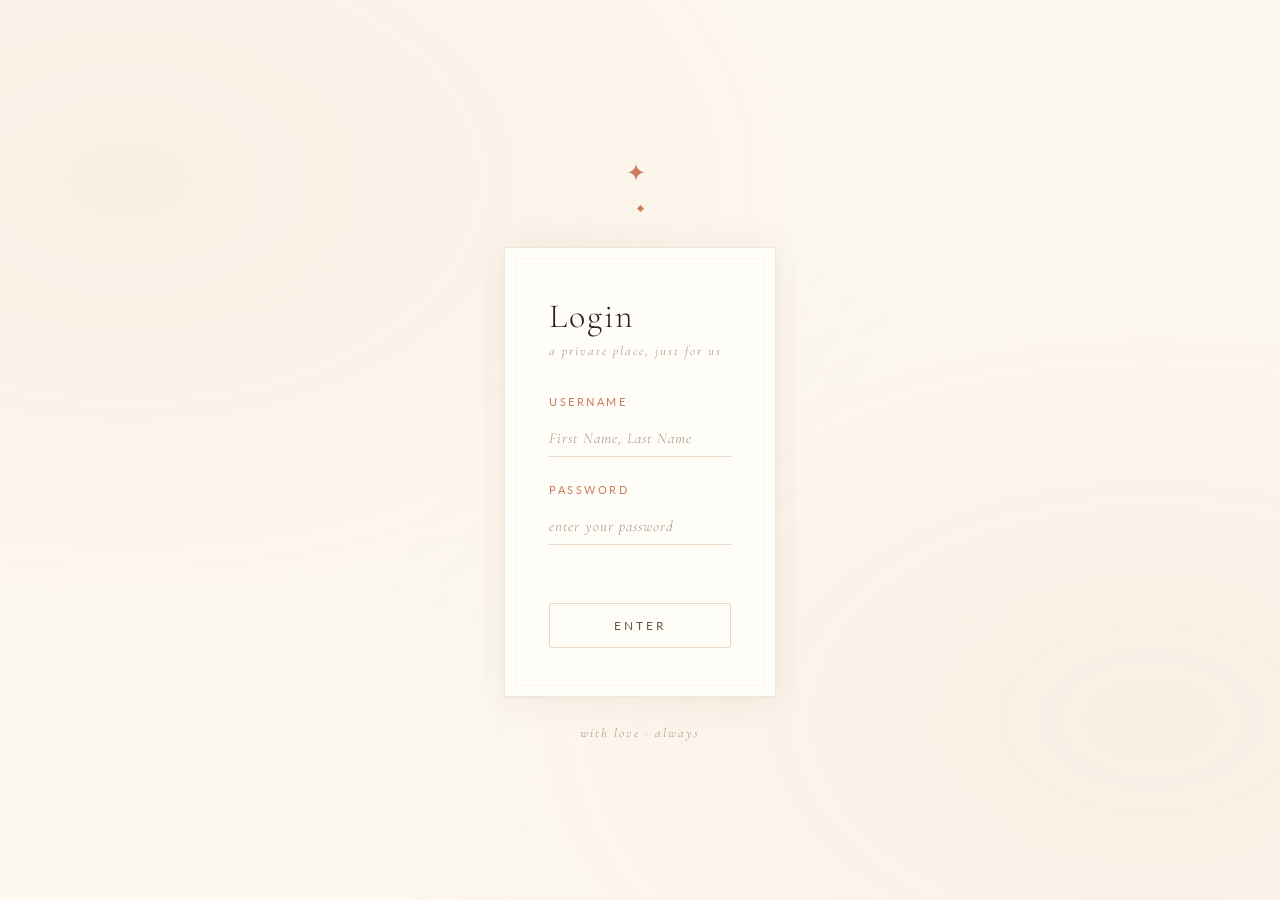
==== commit 7042b76b: "Update index.html" ====
--- a/index.html
+++ b/index.html
@@ -166,7 +166,7 @@
         <ul>
           <li class="active"><a href="index.html"><span class="icon">⊞</span> Home</a></li>
           <li><a href="letters.html"><span class="icon">✉</span> Letters <span class="badge">1</span></a></li>
-          <li><a href="photos.html"><span class="icon">✾</span> Photos <span class="badge">13</span></a></li>
+          <li><a href="photos.html"><span class="icon">✾</span> Photos <span class="badge">16</span></a></li>
         </ul>
         <h3>COMING SOON</h3>
         <ul>
